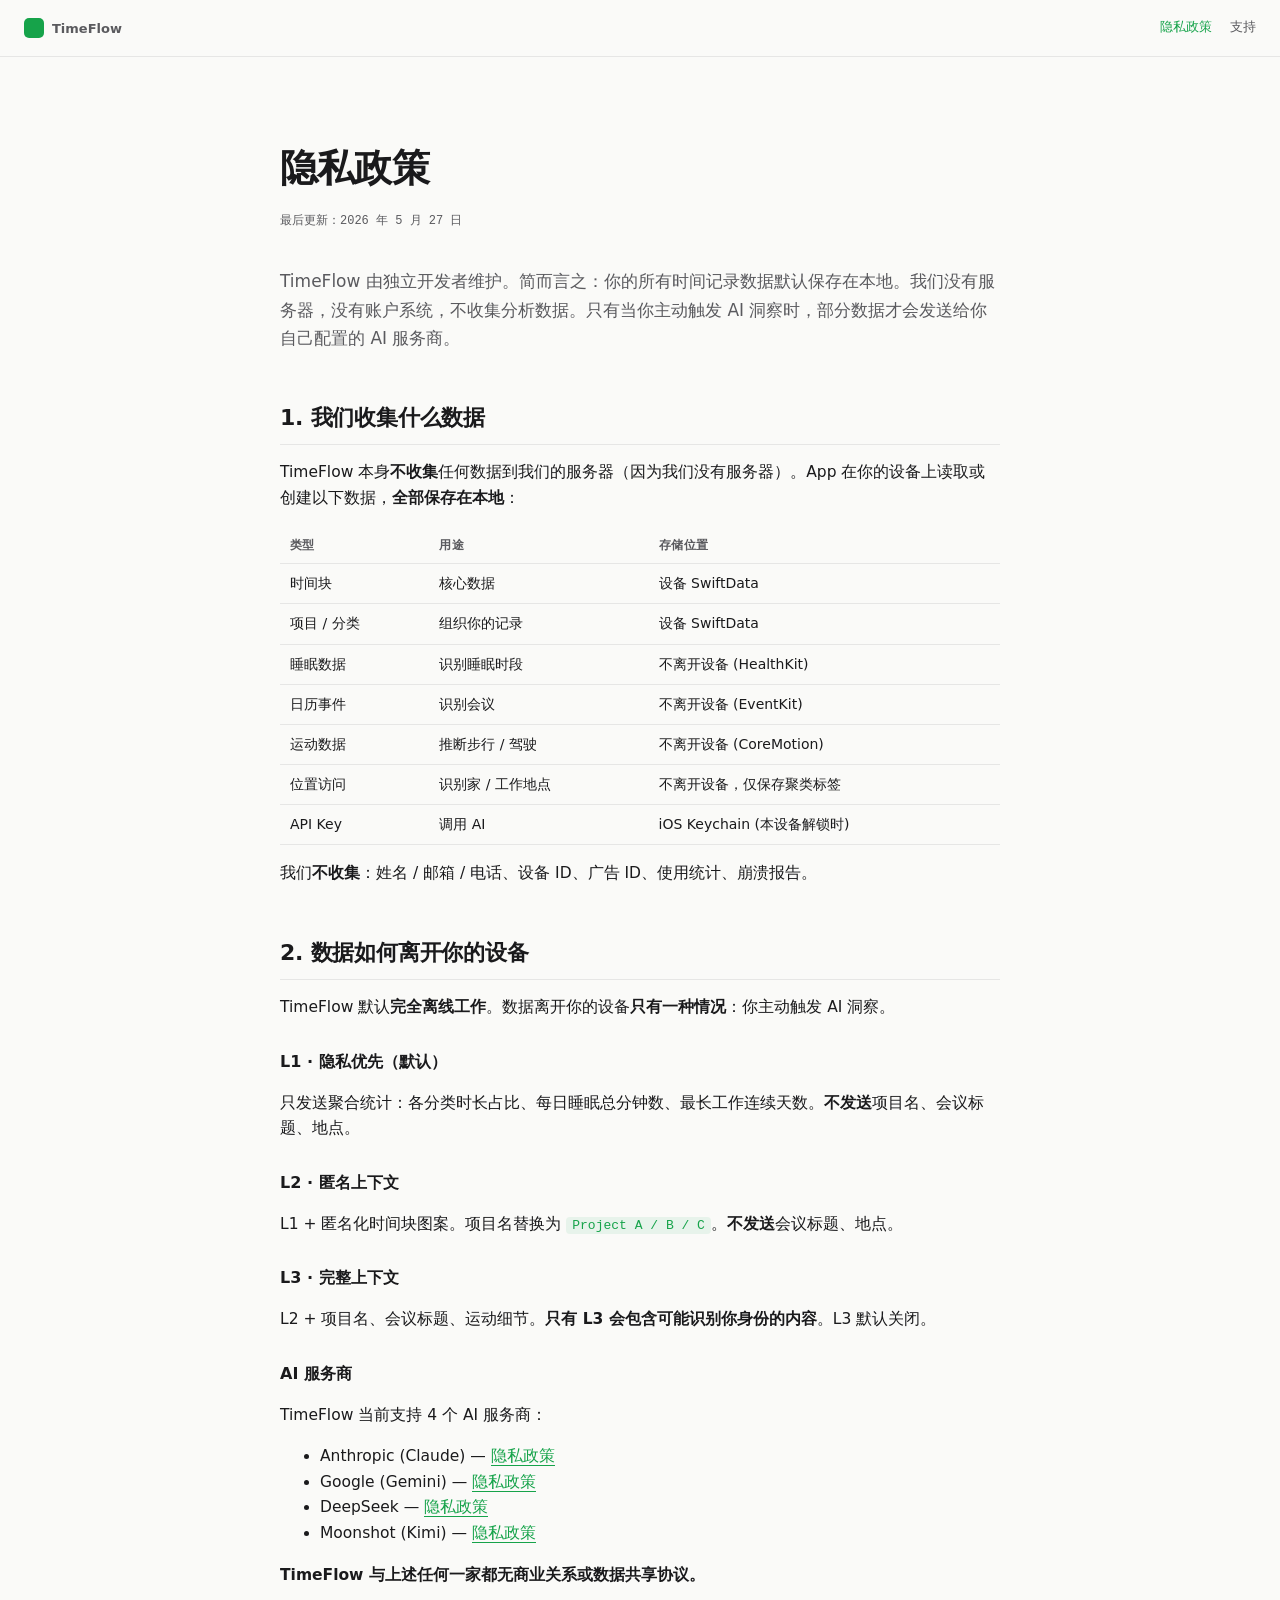
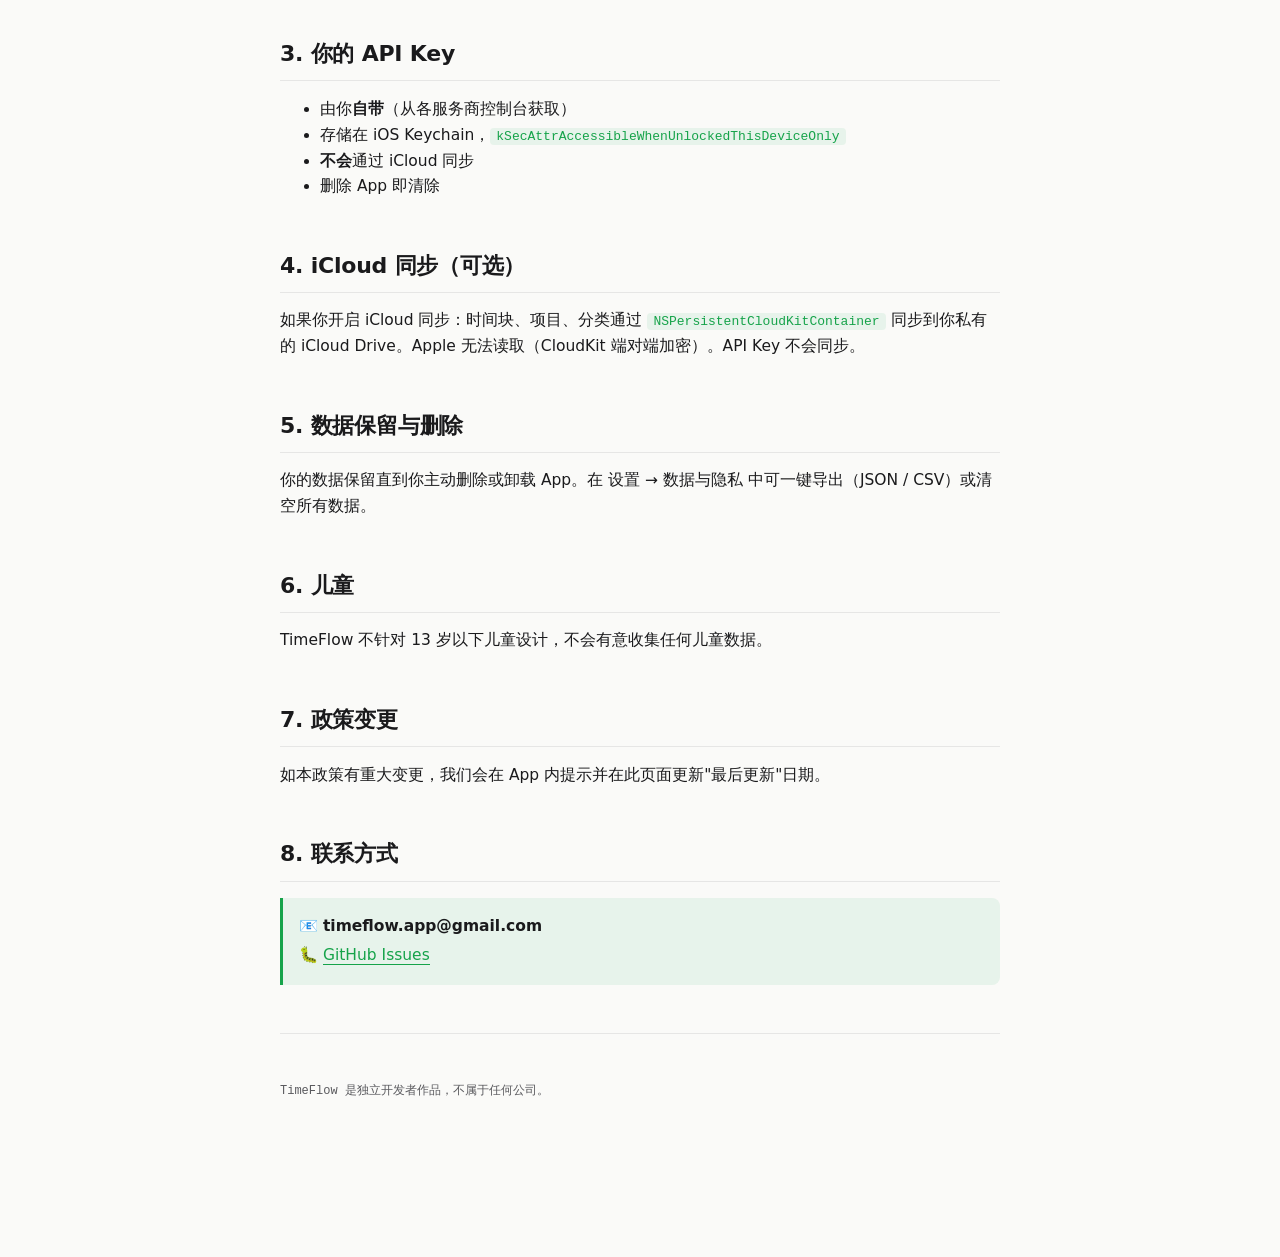
==== privacy.html @ b2091c1c "init: privacy + support + landing for TimeFlow" ====
<!doctype html>
<html lang="zh-Hans">
<head>
<meta charset="utf-8"/>
<meta name="viewport" content="width=device-width, initial-scale=1"/>
<title>TimeFlow · 隐私政策</title>
<style>
  :root {
    --bg: #fafaf8;
    --text: #1a1a1c;
    --text-2: #5a5a5e;
    --brand: #16a34a;
    --line: rgba(0,0,0,0.08);
    --code-bg: rgba(22,163,74,0.08);
  }
  @media (prefers-color-scheme: dark) {
    :root {
      --bg: #0a0a0b; --text: #f2f4f1; --text-2: rgba(255,255,255,0.6);
      --line: rgba(255,255,255,0.08); --code-bg: rgba(34,197,94,0.12);
    }
  }
  html, body { margin: 0; padding: 0; background: var(--bg); color: var(--text);
    font-family: 'Geist', -apple-system, system-ui, sans-serif;
    -webkit-font-smoothing: antialiased;
  }
  main { max-width: 720px; margin: 0 auto; padding: 80px 24px 120px; line-height: 1.65; }
  h1 { font-size: 38px; letter-spacing: -0.02em; margin: 0 0 6px; font-weight: 800; }
  h2 { font-size: 22px; letter-spacing: -0.01em; margin: 48px 0 12px; font-weight: 700;
    padding-bottom: 8px; border-bottom: 1px solid var(--line); }
  h3 { font-size: 16px; margin: 28px 0 8px; font-weight: 600; }
  p, li { font-size: 15.5px; color: var(--text); }
  .lede { font-size: 17px; color: var(--text-2); }
  .meta { font-family: ui-monospace, 'JetBrains Mono', monospace; font-size: 12px;
    color: var(--text-2); margin-bottom: 36px; }
  a { color: var(--brand); text-decoration: none; border-bottom: 1px solid currentColor; }
  code { font-family: ui-monospace, 'JetBrains Mono', monospace; font-size: 13px;
    background: var(--code-bg); padding: 1px 6px; border-radius: 4px; color: var(--brand); }
  table { border-collapse: collapse; width: 100%; margin: 16px 0; font-size: 14px; }
  th, td { padding: 8px 10px; text-align: left; border-bottom: 1px solid var(--line); }
  th { font-weight: 600; color: var(--text-2); font-size: 12px;
    letter-spacing: 0.04em; text-transform: uppercase; }
  blockquote { margin: 16px 0; padding: 12px 16px;
    border-left: 3px solid var(--brand); background: var(--code-bg);
    border-radius: 0 8px 8px 0; }
  blockquote p { margin: 4px 0; }
  hr { border: 0; border-top: 1px solid var(--line); margin: 48px 0; }
  .nav { display: flex; gap: 18px; padding: 18px 24px; border-bottom: 1px solid var(--line);
    font-size: 13px; }
  .nav a { color: var(--text-2); border: 0; }
  .nav a.active { color: var(--brand); }
  .logo { display: inline-flex; align-items: center; gap: 8px; font-weight: 700;
    color: var(--text); border: 0; }
  .logo-mark { width: 20px; height: 20px; border-radius: 5px;
    background: var(--brand); display: inline-block; }
</style>
</head>
<body>
<nav class="nav">
  <a class="logo" href="index.html"><span class="logo-mark"></span>TimeFlow</a>
  <div style="flex: 1"></div>
  <a href="privacy.html" class="active">隐私政策</a>
  <a href="support.html">支持</a>
</nav>
<main>
  <h1>隐私政策</h1>
  <p class="meta">最后更新：2026 年 5 月 27 日</p>

  <p class="lede">TimeFlow 由独立开发者维护。简而言之：你的所有时间记录数据默认保存在本地。我们没有服务器，没有账户系统，不收集分析数据。只有当你主动触发 AI 洞察时，部分数据才会发送给你自己配置的 AI 服务商。</p>

  <h2>1. 我们收集什么数据</h2>
  <p>TimeFlow 本身<strong>不收集</strong>任何数据到我们的服务器（因为我们没有服务器）。App 在你的设备上读取或创建以下数据，<strong>全部保存在本地</strong>：</p>
  <table>
    <thead><tr><th>类型</th><th>用途</th><th>存储位置</th></tr></thead>
    <tbody>
      <tr><td>时间块</td><td>核心数据</td><td>设备 SwiftData</td></tr>
      <tr><td>项目 / 分类</td><td>组织你的记录</td><td>设备 SwiftData</td></tr>
      <tr><td>睡眠数据</td><td>识别睡眠时段</td><td>不离开设备 (HealthKit)</td></tr>
      <tr><td>日历事件</td><td>识别会议</td><td>不离开设备 (EventKit)</td></tr>
      <tr><td>运动数据</td><td>推断步行 / 驾驶</td><td>不离开设备 (CoreMotion)</td></tr>
      <tr><td>位置访问</td><td>识别家 / 工作地点</td><td>不离开设备，仅保存聚类标签</td></tr>
      <tr><td>API Key</td><td>调用 AI</td><td>iOS Keychain (本设备解锁时)</td></tr>
    </tbody>
  </table>
  <p>我们<strong>不收集</strong>：姓名 / 邮箱 / 电话、设备 ID、广告 ID、使用统计、崩溃报告。</p>

  <h2>2. 数据如何离开你的设备</h2>
  <p>TimeFlow 默认<strong>完全离线工作</strong>。数据离开你的设备<strong>只有一种情况</strong>：你主动触发 AI 洞察。</p>

  <h3>L1 · 隐私优先（默认）</h3>
  <p>只发送聚合统计：各分类时长占比、每日睡眠总分钟数、最长工作连续天数。<strong>不发送</strong>项目名、会议标题、地点。</p>

  <h3>L2 · 匿名上下文</h3>
  <p>L1 + 匿名化时间块图案。项目名替换为 <code>Project A / B / C</code>。<strong>不发送</strong>会议标题、地点。</p>

  <h3>L3 · 完整上下文</h3>
  <p>L2 + 项目名、会议标题、运动细节。<strong>只有 L3 会包含可能识别你身份的内容</strong>。L3 默认关闭。</p>

  <h3>AI 服务商</h3>
  <p>TimeFlow 当前支持 4 个 AI 服务商：</p>
  <ul>
    <li>Anthropic (Claude) — <a href="https://www.anthropic.com/legal/privacy">隐私政策</a></li>
    <li>Google (Gemini) — <a href="https://policies.google.com/privacy">隐私政策</a></li>
    <li>DeepSeek — <a href="https://platform.deepseek.com/privacy">隐私政策</a></li>
    <li>Moonshot (Kimi) — <a href="https://www.moonshot.cn/privacy">隐私政策</a></li>
  </ul>
  <p><strong>TimeFlow 与上述任何一家都无商业关系或数据共享协议。</strong></p>

  <h2>3. 你的 API Key</h2>
  <ul>
    <li>由你<strong>自带</strong>（从各服务商控制台获取）</li>
    <li>存储在 iOS Keychain，<code>kSecAttrAccessibleWhenUnlockedThisDeviceOnly</code></li>
    <li><strong>不会</strong>通过 iCloud 同步</li>
    <li>删除 App 即清除</li>
  </ul>

  <h2>4. iCloud 同步（可选）</h2>
  <p>如果你开启 iCloud 同步：时间块、项目、分类通过 <code>NSPersistentCloudKitContainer</code> 同步到你私有的 iCloud Drive。Apple 无法读取（CloudKit 端对端加密）。API Key 不会同步。</p>

  <h2>5. 数据保留与删除</h2>
  <p>你的数据保留直到你主动删除或卸载 App。在 设置 → 数据与隐私 中可一键导出（JSON / CSV）或清空所有数据。</p>

  <h2>6. 儿童</h2>
  <p>TimeFlow 不针对 13 岁以下儿童设计，不会有意收集任何儿童数据。</p>

  <h2>7. 政策变更</h2>
  <p>如本政策有重大变更，我们会在 App 内提示并在此页面更新"最后更新"日期。</p>

  <h2>8. 联系方式</h2>
  <blockquote>
    <p>📧 <strong>timeflow.app@gmail.com</strong></p>
    <p>🐛 <a href="https://github.com/perfect12369874/timeflow-ios/issues">GitHub Issues</a></p>
  </blockquote>

  <hr/>
  <p class="meta">TimeFlow 是独立开发者作品，不属于任何公司。</p>
</main>
</body>
</html>
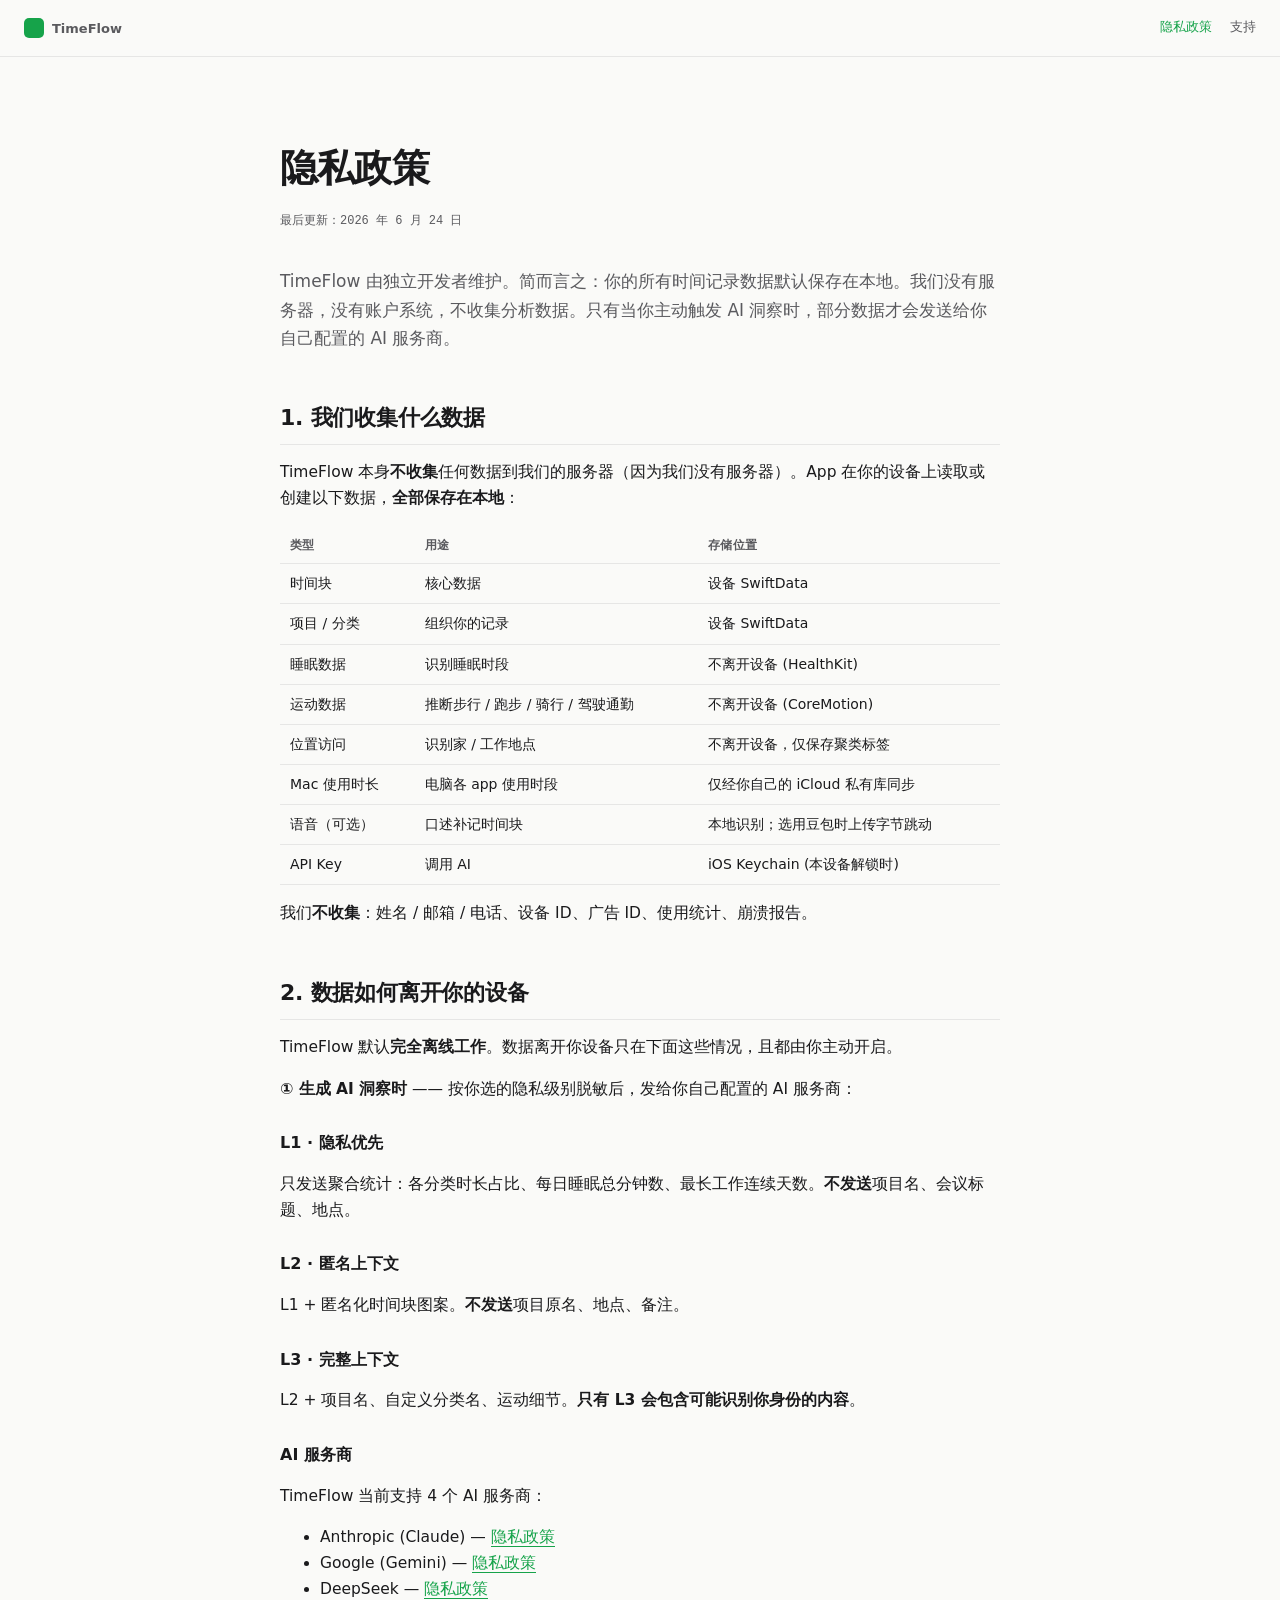
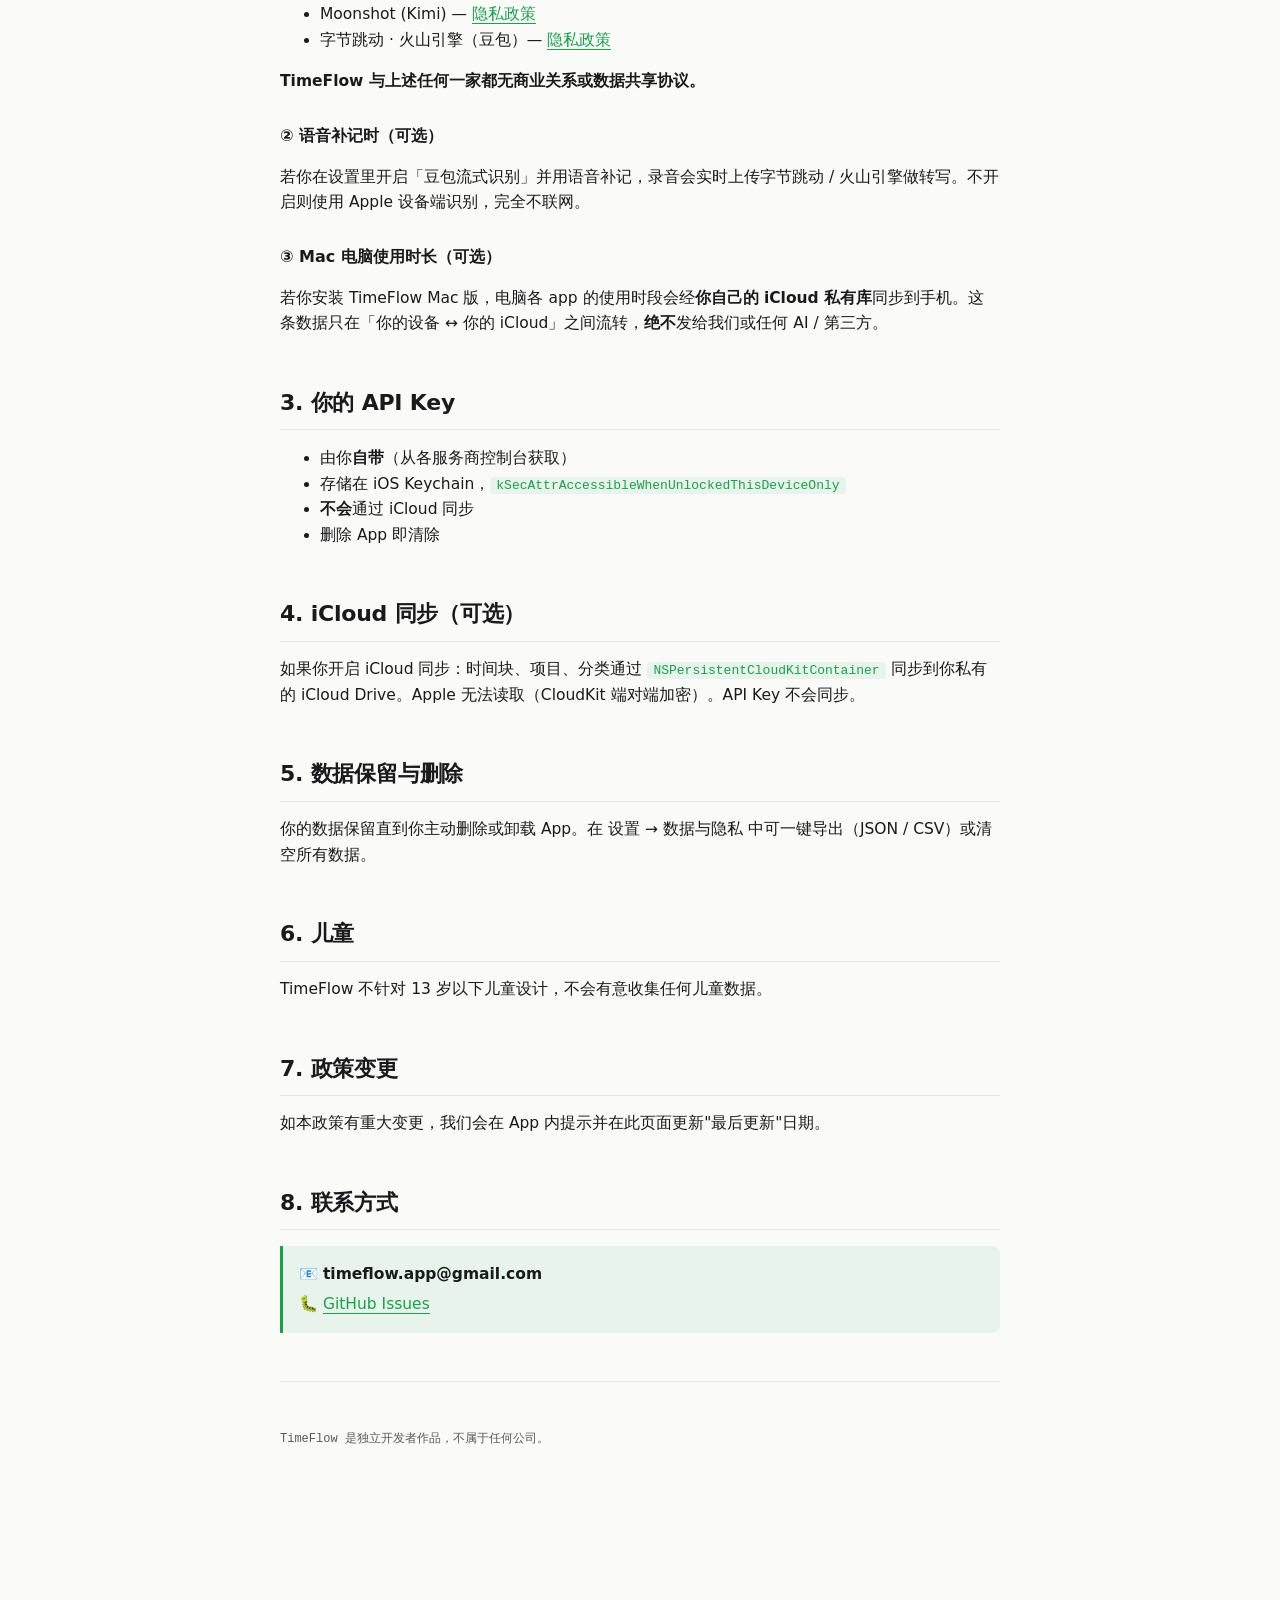
==== commit f0282e09: "官网重做：多段式落地页 + 隐私页内容校准 + 绑定 seetimeflow.com - index.html 重做成正经落地页（hero / 定位 / 4 特性卡 / 隐私 callout / fo" ====
--- a/privacy.html
+++ b/privacy.html
@@ -63,7 +63,7 @@
 </nav>
 <main>
   <h1>隐私政策</h1>
-  <p class="meta">最后更新：2026 年 5 月 27 日</p>
+  <p class="meta">最后更新：2026 年 6 月 24 日</p>
 
   <p class="lede">TimeFlow 由独立开发者维护。简而言之：你的所有时间记录数据默认保存在本地。我们没有服务器，没有账户系统，不收集分析数据。只有当你主动触发 AI 洞察时，部分数据才会发送给你自己配置的 AI 服务商。</p>
 
@@ -75,25 +75,28 @@
       <tr><td>时间块</td><td>核心数据</td><td>设备 SwiftData</td></tr>
       <tr><td>项目 / 分类</td><td>组织你的记录</td><td>设备 SwiftData</td></tr>
       <tr><td>睡眠数据</td><td>识别睡眠时段</td><td>不离开设备 (HealthKit)</td></tr>
-      <tr><td>日历事件</td><td>识别会议</td><td>不离开设备 (EventKit)</td></tr>
-      <tr><td>运动数据</td><td>推断步行 / 驾驶</td><td>不离开设备 (CoreMotion)</td></tr>
+      <tr><td>运动数据</td><td>推断步行 / 跑步 / 骑行 / 驾驶通勤</td><td>不离开设备 (CoreMotion)</td></tr>
       <tr><td>位置访问</td><td>识别家 / 工作地点</td><td>不离开设备，仅保存聚类标签</td></tr>
+      <tr><td>Mac 使用时长</td><td>电脑各 app 使用时段</td><td>仅经你自己的 iCloud 私有库同步</td></tr>
+      <tr><td>语音（可选）</td><td>口述补记时间块</td><td>本地识别；选用豆包时上传字节跳动</td></tr>
       <tr><td>API Key</td><td>调用 AI</td><td>iOS Keychain (本设备解锁时)</td></tr>
     </tbody>
   </table>
   <p>我们<strong>不收集</strong>：姓名 / 邮箱 / 电话、设备 ID、广告 ID、使用统计、崩溃报告。</p>
 
   <h2>2. 数据如何离开你的设备</h2>
-  <p>TimeFlow 默认<strong>完全离线工作</strong>。数据离开你的设备<strong>只有一种情况</strong>：你主动触发 AI 洞察。</p>
+  <p>TimeFlow 默认<strong>完全离线工作</strong>。数据离开你设备只在下面这些情况，且都由你主动开启。</p>
 
-  <h3>L1 · 隐私优先（默认）</h3>
+  <p><strong>① 生成 AI 洞察时</strong> —— 按你选的隐私级别脱敏后，发给你自己配置的 AI 服务商：</p>
+
+  <h3>L1 · 隐私优先</h3>
   <p>只发送聚合统计：各分类时长占比、每日睡眠总分钟数、最长工作连续天数。<strong>不发送</strong>项目名、会议标题、地点。</p>
 
   <h3>L2 · 匿名上下文</h3>
-  <p>L1 + 匿名化时间块图案。项目名替换为 <code>Project A / B / C</code>。<strong>不发送</strong>会议标题、地点。</p>
+  <p>L1 + 匿名化时间块图案。<strong>不发送</strong>项目原名、地点、备注。</p>
 
   <h3>L3 · 完整上下文</h3>
-  <p>L2 + 项目名、会议标题、运动细节。<strong>只有 L3 会包含可能识别你身份的内容</strong>。L3 默认关闭。</p>
+  <p>L2 + 项目名、自定义分类名、运动细节。<strong>只有 L3 会包含可能识别你身份的内容</strong>。</p>
 
   <h3>AI 服务商</h3>
   <p>TimeFlow 当前支持 4 个 AI 服务商：</p>
@@ -102,8 +105,15 @@
     <li>Google (Gemini) — <a href="https://policies.google.com/privacy">隐私政策</a></li>
     <li>DeepSeek — <a href="https://platform.deepseek.com/privacy">隐私政策</a></li>
     <li>Moonshot (Kimi) — <a href="https://www.moonshot.cn/privacy">隐私政策</a></li>
+    <li>字节跳动 · 火山引擎（豆包）— <a href="https://www.volcengine.com/docs/6256/64902">隐私政策</a></li>
   </ul>
   <p><strong>TimeFlow 与上述任何一家都无商业关系或数据共享协议。</strong></p>
+
+  <h3>② 语音补记时（可选）</h3>
+  <p>若你在设置里开启「豆包流式识别」并用语音补记，录音会实时上传字节跳动 / 火山引擎做转写。不开启则使用 Apple 设备端识别，完全不联网。</p>
+
+  <h3>③ Mac 电脑使用时长（可选）</h3>
+  <p>若你安装 TimeFlow Mac 版，电脑各 app 的使用时段会经<strong>你自己的 iCloud 私有库</strong>同步到手机。这条数据只在「你的设备 ↔ 你的 iCloud」之间流转，<strong>绝不</strong>发给我们或任何 AI / 第三方。</p>
 
   <h2>3. 你的 API Key</h2>
   <ul>
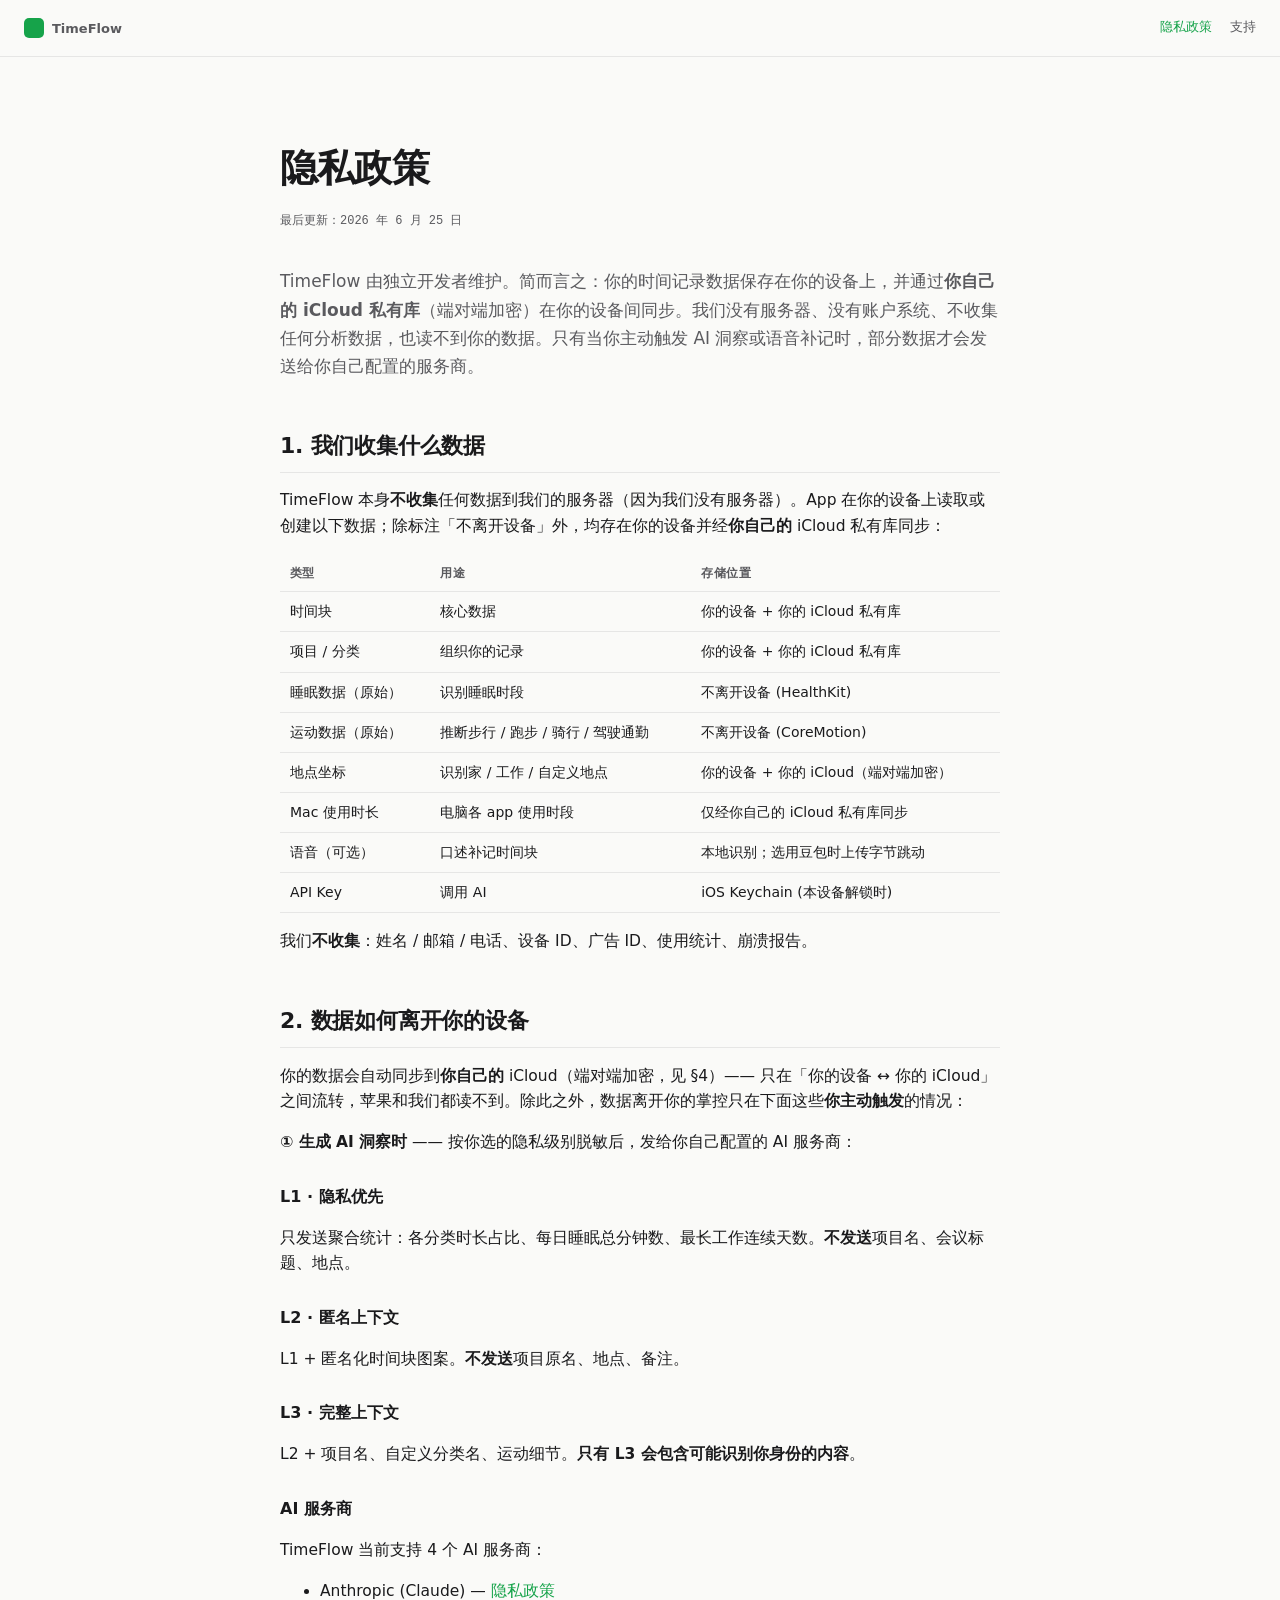
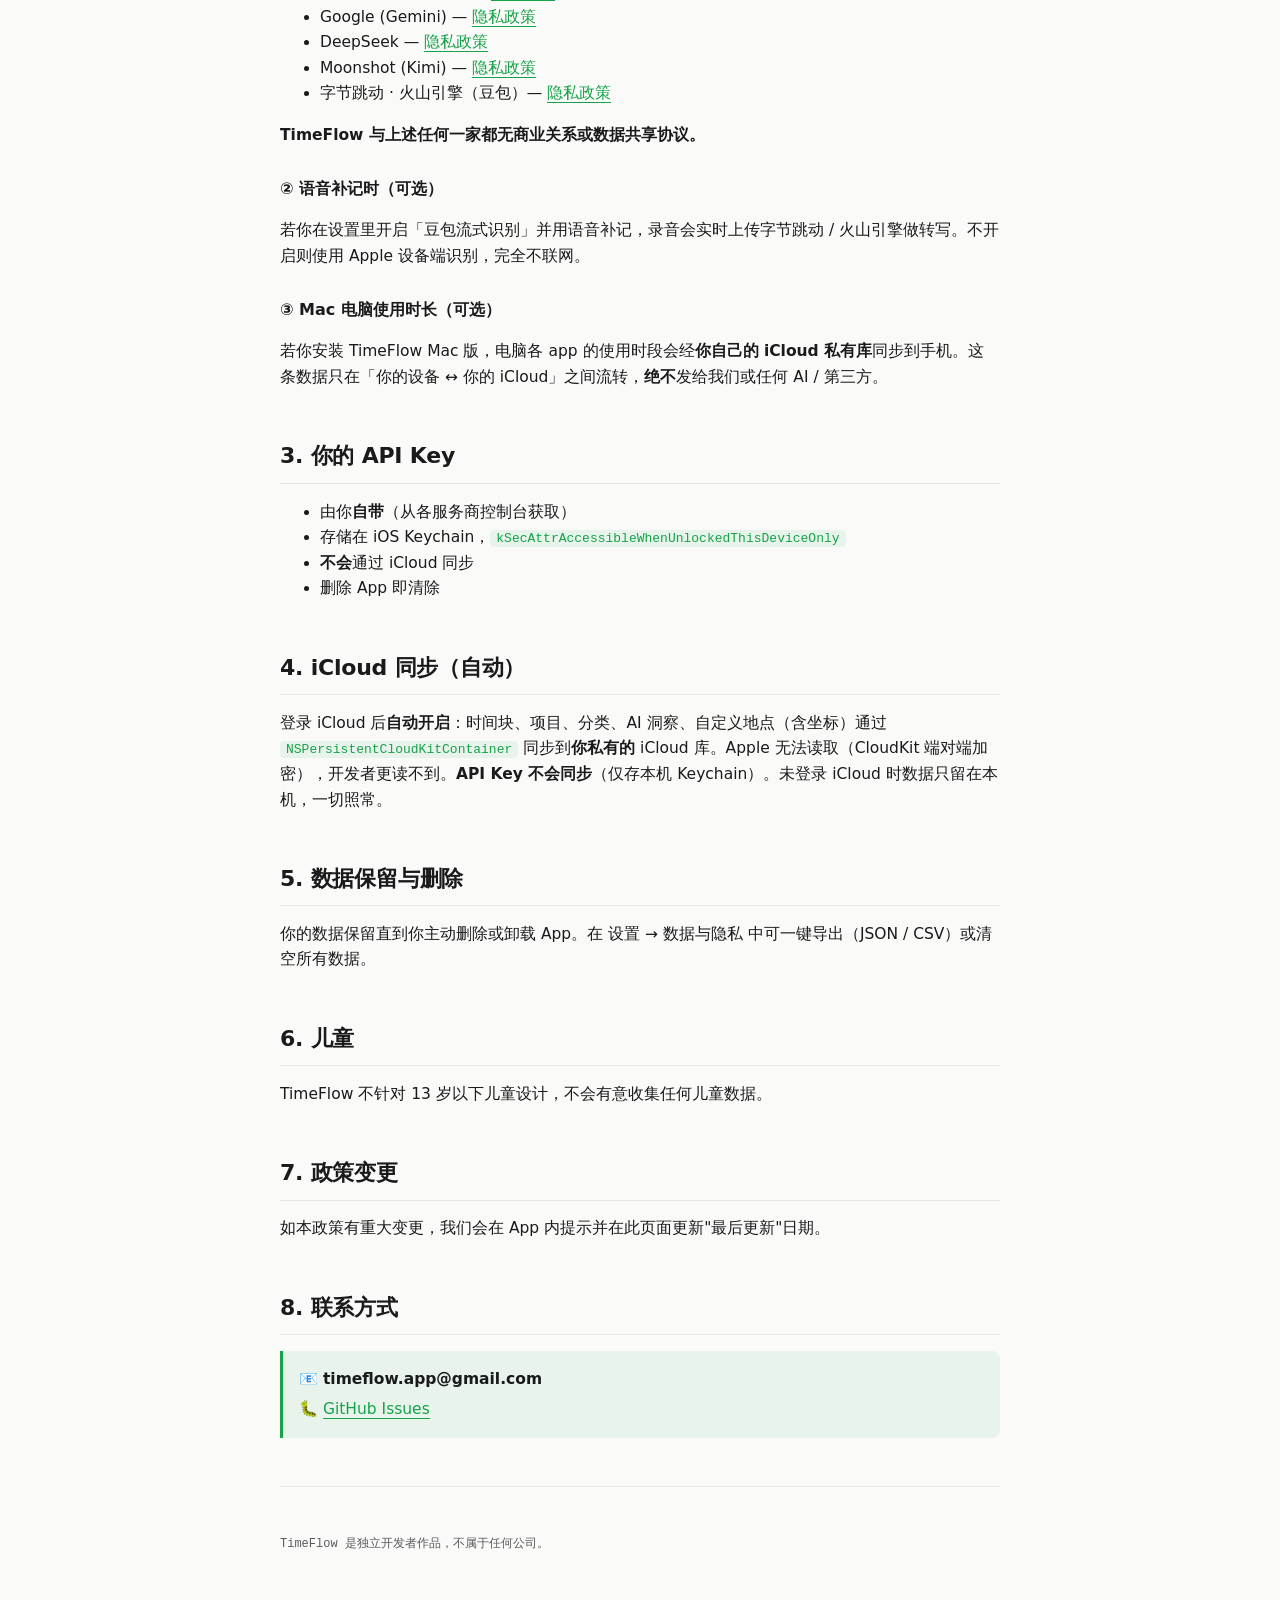
==== commit e2b7d273: "隐私页：如实披露 iCloud 自动同步（含位置坐标进用户自己的端对端加密 iCloud） D301 接通 SwiftData CloudKit 后，数据(时间块/项目/分类/洞察/自定义地点含坐标)" ====
--- a/privacy.html
+++ b/privacy.html
@@ -63,20 +63,20 @@
 </nav>
 <main>
   <h1>隐私政策</h1>
-  <p class="meta">最后更新：2026 年 6 月 24 日</p>
+  <p class="meta">最后更新：2026 年 6 月 25 日</p>
 
-  <p class="lede">TimeFlow 由独立开发者维护。简而言之：你的所有时间记录数据默认保存在本地。我们没有服务器，没有账户系统，不收集分析数据。只有当你主动触发 AI 洞察时，部分数据才会发送给你自己配置的 AI 服务商。</p>
+  <p class="lede">TimeFlow 由独立开发者维护。简而言之：你的时间记录数据保存在你的设备上，并通过<strong>你自己的 iCloud 私有库</strong>（端对端加密）在你的设备间同步。我们没有服务器、没有账户系统、不收集任何分析数据，也读不到你的数据。只有当你主动触发 AI 洞察或语音补记时，部分数据才会发送给你自己配置的服务商。</p>
 
   <h2>1. 我们收集什么数据</h2>
-  <p>TimeFlow 本身<strong>不收集</strong>任何数据到我们的服务器（因为我们没有服务器）。App 在你的设备上读取或创建以下数据，<strong>全部保存在本地</strong>：</p>
+  <p>TimeFlow 本身<strong>不收集</strong>任何数据到我们的服务器（因为我们没有服务器）。App 在你的设备上读取或创建以下数据；除标注「不离开设备」外，均存在你的设备并经<strong>你自己的</strong> iCloud 私有库同步：</p>
   <table>
     <thead><tr><th>类型</th><th>用途</th><th>存储位置</th></tr></thead>
     <tbody>
-      <tr><td>时间块</td><td>核心数据</td><td>设备 SwiftData</td></tr>
-      <tr><td>项目 / 分类</td><td>组织你的记录</td><td>设备 SwiftData</td></tr>
-      <tr><td>睡眠数据</td><td>识别睡眠时段</td><td>不离开设备 (HealthKit)</td></tr>
-      <tr><td>运动数据</td><td>推断步行 / 跑步 / 骑行 / 驾驶通勤</td><td>不离开设备 (CoreMotion)</td></tr>
-      <tr><td>位置访问</td><td>识别家 / 工作地点</td><td>不离开设备，仅保存聚类标签</td></tr>
+      <tr><td>时间块</td><td>核心数据</td><td>你的设备 + 你的 iCloud 私有库</td></tr>
+      <tr><td>项目 / 分类</td><td>组织你的记录</td><td>你的设备 + 你的 iCloud 私有库</td></tr>
+      <tr><td>睡眠数据（原始）</td><td>识别睡眠时段</td><td>不离开设备 (HealthKit)</td></tr>
+      <tr><td>运动数据（原始）</td><td>推断步行 / 跑步 / 骑行 / 驾驶通勤</td><td>不离开设备 (CoreMotion)</td></tr>
+      <tr><td>地点坐标</td><td>识别家 / 工作 / 自定义地点</td><td>你的设备 + 你的 iCloud（端对端加密）</td></tr>
       <tr><td>Mac 使用时长</td><td>电脑各 app 使用时段</td><td>仅经你自己的 iCloud 私有库同步</td></tr>
       <tr><td>语音（可选）</td><td>口述补记时间块</td><td>本地识别；选用豆包时上传字节跳动</td></tr>
       <tr><td>API Key</td><td>调用 AI</td><td>iOS Keychain (本设备解锁时)</td></tr>
@@ -85,7 +85,7 @@
   <p>我们<strong>不收集</strong>：姓名 / 邮箱 / 电话、设备 ID、广告 ID、使用统计、崩溃报告。</p>
 
   <h2>2. 数据如何离开你的设备</h2>
-  <p>TimeFlow 默认<strong>完全离线工作</strong>。数据离开你设备只在下面这些情况，且都由你主动开启。</p>
+  <p>你的数据会自动同步到<strong>你自己的</strong> iCloud（端对端加密，见 §4）—— 只在「你的设备 ↔ 你的 iCloud」之间流转，苹果和我们都读不到。除此之外，数据离开你的掌控只在下面这些<strong>你主动触发</strong>的情况：</p>
 
   <p><strong>① 生成 AI 洞察时</strong> —— 按你选的隐私级别脱敏后，发给你自己配置的 AI 服务商：</p>
 
@@ -123,8 +123,8 @@
     <li>删除 App 即清除</li>
   </ul>
 
-  <h2>4. iCloud 同步（可选）</h2>
-  <p>如果你开启 iCloud 同步：时间块、项目、分类通过 <code>NSPersistentCloudKitContainer</code> 同步到你私有的 iCloud Drive。Apple 无法读取（CloudKit 端对端加密）。API Key 不会同步。</p>
+  <h2>4. iCloud 同步（自动）</h2>
+  <p>登录 iCloud 后<strong>自动开启</strong>：时间块、项目、分类、AI 洞察、自定义地点（含坐标）通过 <code>NSPersistentCloudKitContainer</code> 同步到<strong>你私有的</strong> iCloud 库。Apple 无法读取（CloudKit 端对端加密），开发者更读不到。<strong>API Key 不会同步</strong>（仅存本机 Keychain）。未登录 iCloud 时数据只留在本机，一切照常。</p>
 
   <h2>5. 数据保留与删除</h2>
   <p>你的数据保留直到你主动删除或卸载 App。在 设置 → 数据与隐私 中可一键导出（JSON / CSV）或清空所有数据。</p>
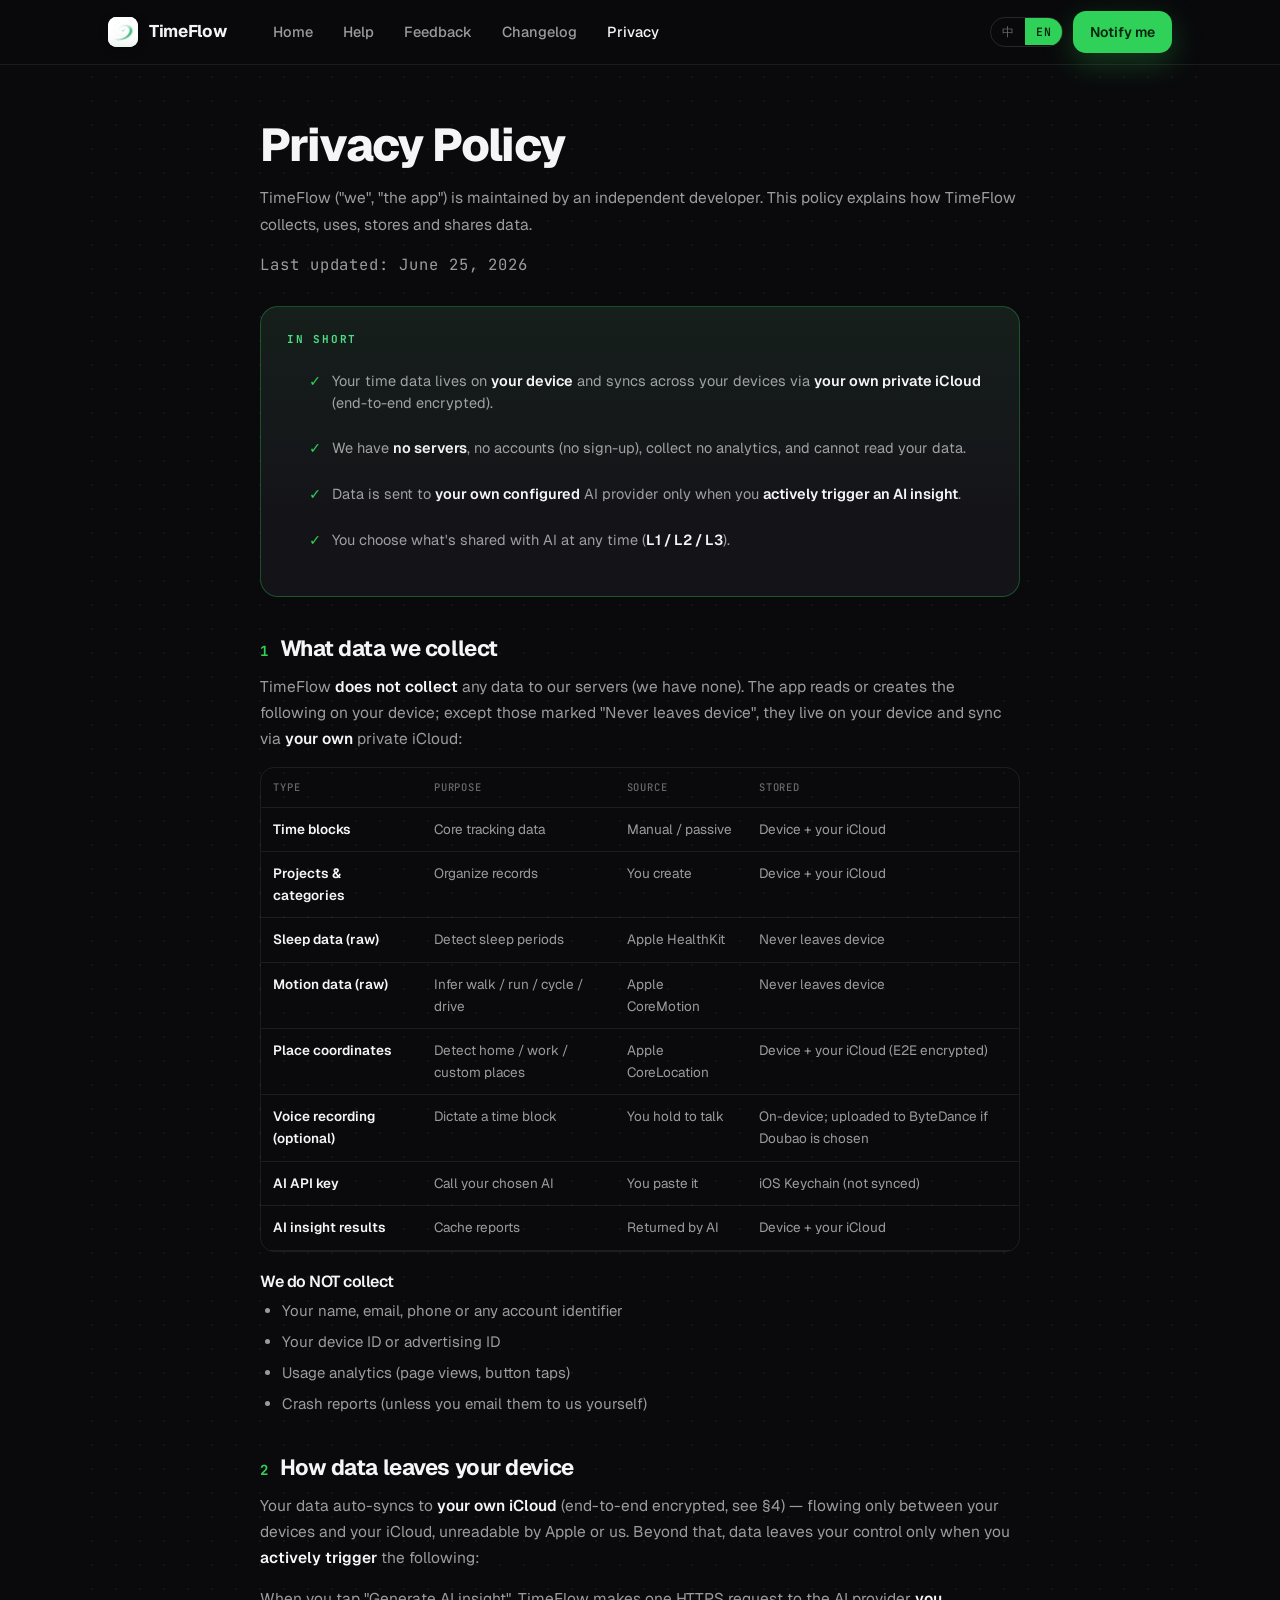
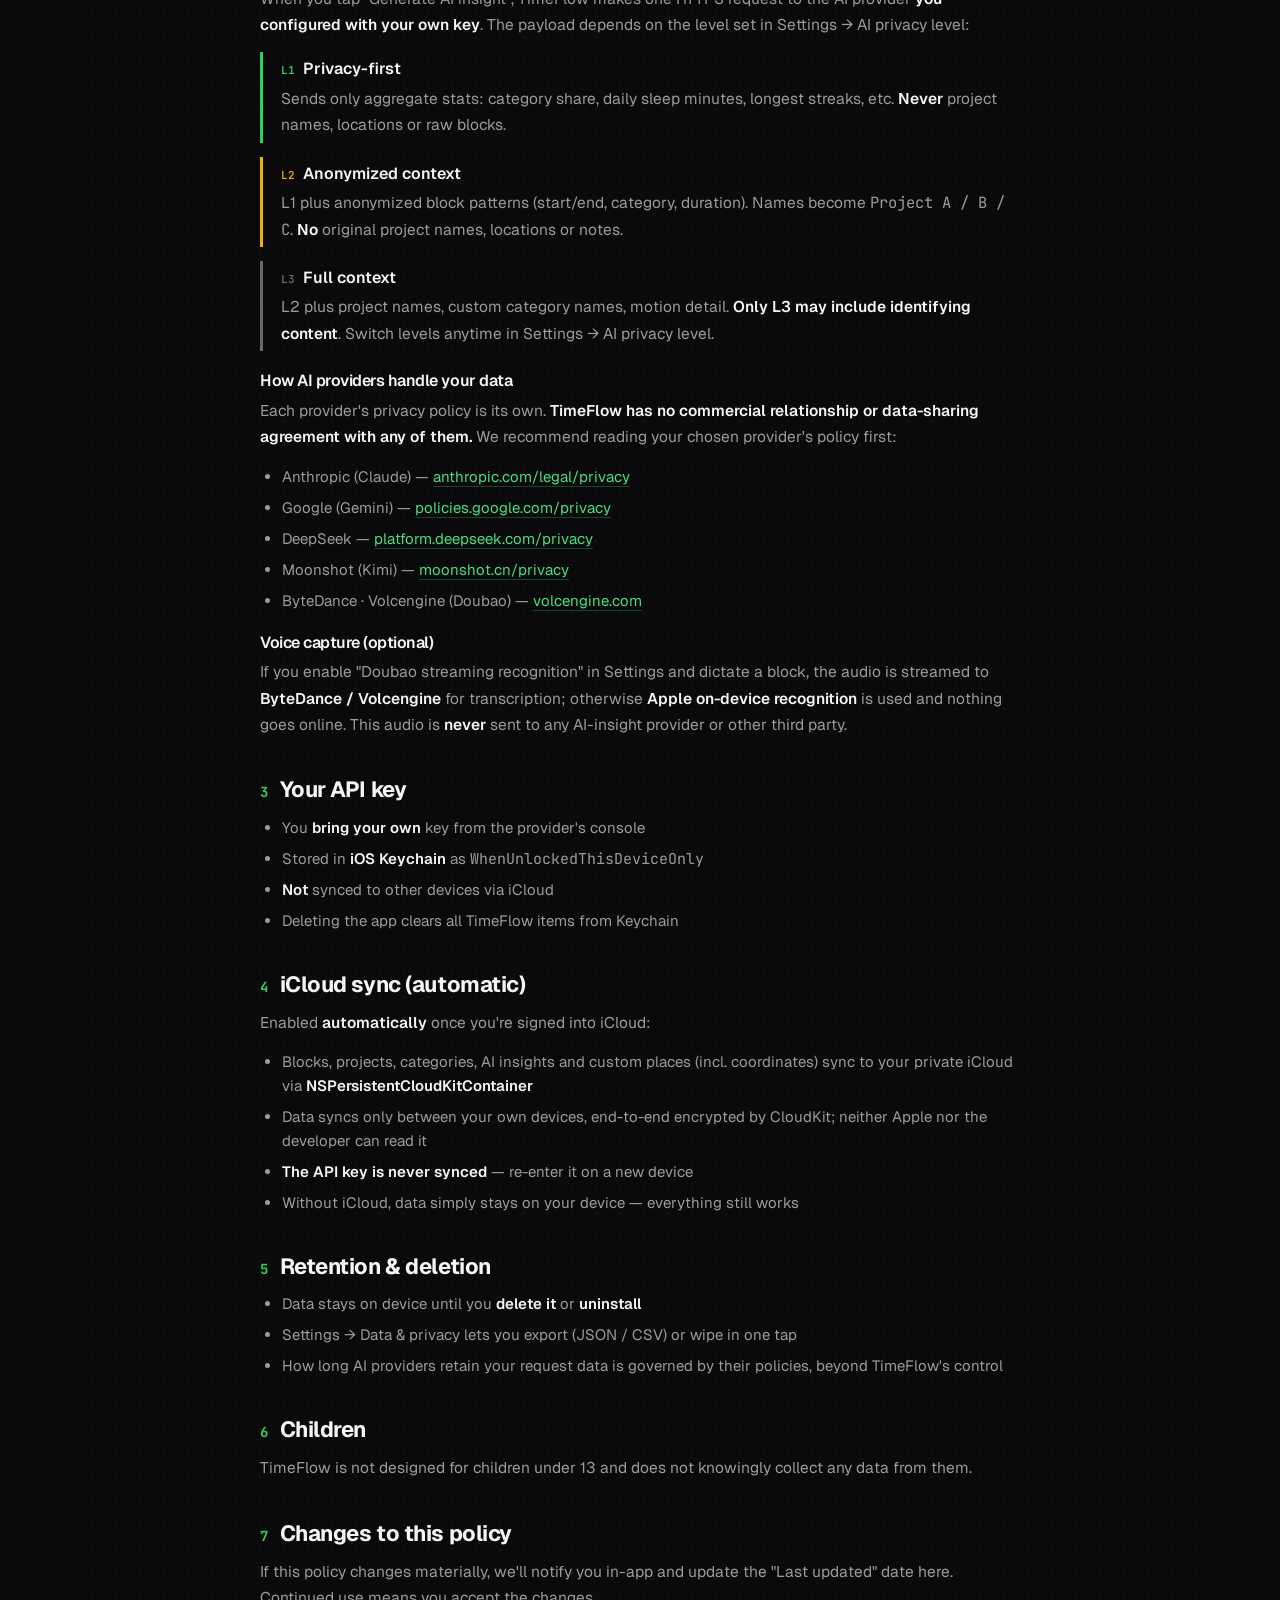
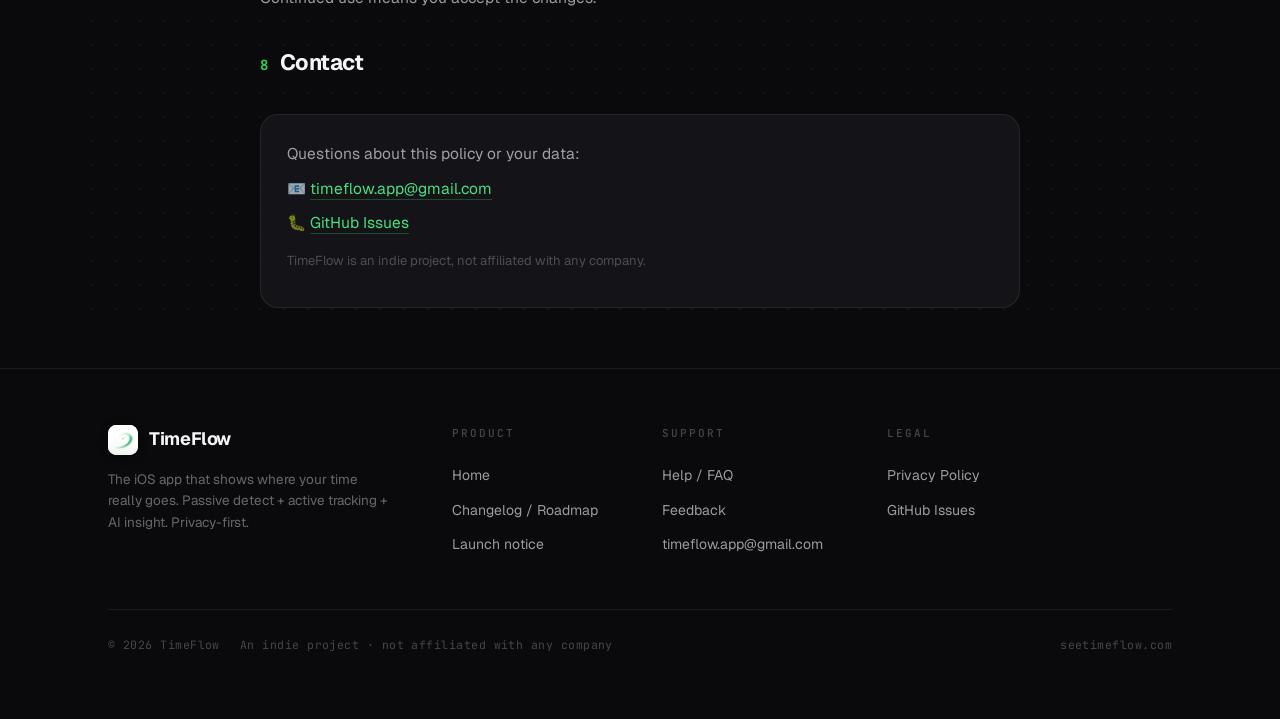
==== commit f70e0a60: "全新官网（Cloud Design 重做）+ 信息对齐到 D300/D301/D302 - 新设计：6 页（首页/帮助/反馈/更新日志/隐私/支持重定向）+ 6 张真机截图 +   共享 styles" ====
--- a/privacy.html
+++ b/privacy.html
@@ -1,148 +1,273 @@
 <!doctype html>
-<html lang="zh-Hans">
+<html lang="zh">
 <head>
 <meta charset="utf-8"/>
 <meta name="viewport" content="width=device-width, initial-scale=1"/>
-<title>TimeFlow · 隐私政策</title>
+<title data-en="TimeFlow — Privacy Policy">TimeFlow — 隐私政策</title>
+<meta name="description" content="TimeFlow 隐私政策：零服务器、零账户，数据默认只存你的设备与私有 iCloud。"/>
+<link rel="preconnect" href="https://fonts.googleapis.com"/>
+<link rel="preconnect" href="https://fonts.gstatic.com" crossorigin/>
+<link href="https://fonts.googleapis.com/css2?family=Geist:wght@300;400;500;600;700;800&family=JetBrains+Mono:wght@400;500;600&display=swap" rel="stylesheet"/>
+<link rel="icon" type="image/png" href="assets/app-icon.png"/>
+<link rel="apple-touch-icon" href="assets/app-icon.png"/>
+<link rel="stylesheet" href="styles.css"/>
 <style>
-  :root {
-    --bg: #fafaf8;
-    --text: #1a1a1c;
-    --text-2: #5a5a5e;
-    --brand: #16a34a;
-    --line: rgba(0,0,0,0.08);
-    --code-bg: rgba(22,163,74,0.08);
-  }
-  @media (prefers-color-scheme: dark) {
-    :root {
-      --bg: #0a0a0b; --text: #f2f4f1; --text-2: rgba(255,255,255,0.6);
-      --line: rgba(255,255,255,0.08); --code-bg: rgba(34,197,94,0.12);
-    }
-  }
-  html, body { margin: 0; padding: 0; background: var(--bg); color: var(--text);
-    font-family: 'Geist', -apple-system, system-ui, sans-serif;
-    -webkit-font-smoothing: antialiased;
-  }
-  main { max-width: 720px; margin: 0 auto; padding: 80px 24px 120px; line-height: 1.65; }
-  h1 { font-size: 38px; letter-spacing: -0.02em; margin: 0 0 6px; font-weight: 800; }
-  h2 { font-size: 22px; letter-spacing: -0.01em; margin: 48px 0 12px; font-weight: 700;
-    padding-bottom: 8px; border-bottom: 1px solid var(--line); }
-  h3 { font-size: 16px; margin: 28px 0 8px; font-weight: 600; }
-  p, li { font-size: 15.5px; color: var(--text); }
-  .lede { font-size: 17px; color: var(--text-2); }
-  .meta { font-family: ui-monospace, 'JetBrains Mono', monospace; font-size: 12px;
-    color: var(--text-2); margin-bottom: 36px; }
-  a { color: var(--brand); text-decoration: none; border-bottom: 1px solid currentColor; }
-  code { font-family: ui-monospace, 'JetBrains Mono', monospace; font-size: 13px;
-    background: var(--code-bg); padding: 1px 6px; border-radius: 4px; color: var(--brand); }
-  table { border-collapse: collapse; width: 100%; margin: 16px 0; font-size: 14px; }
-  th, td { padding: 8px 10px; text-align: left; border-bottom: 1px solid var(--line); }
-  th { font-weight: 600; color: var(--text-2); font-size: 12px;
-    letter-spacing: 0.04em; text-transform: uppercase; }
-  blockquote { margin: 16px 0; padding: 12px 16px;
-    border-left: 3px solid var(--brand); background: var(--code-bg);
-    border-radius: 0 8px 8px 0; }
-  blockquote p { margin: 4px 0; }
-  hr { border: 0; border-top: 1px solid var(--line); margin: 48px 0; }
-  .nav { display: flex; gap: 18px; padding: 18px 24px; border-bottom: 1px solid var(--line);
-    font-size: 13px; }
-  .nav a { color: var(--text-2); border: 0; }
-  .nav a.active { color: var(--brand); }
-  .logo { display: inline-flex; align-items: center; gap: 8px; font-weight: 700;
-    color: var(--text); border: 0; }
-  .logo-mark { width: 20px; height: 20px; border-radius: 5px;
-    background: var(--brand); display: inline-block; }
+  .doc { max-width: 760px; margin: 0 auto; padding: 56px 0 20px; }
+  .doc-head { margin-bottom: 36px; }
+  .doc-head h1 { font-size: clamp(32px, 5vw, 46px); font-weight: 800; letter-spacing: -0.035em; }
+  .updated { font-family: var(--mono); font-size: 12px; color: var(--ink-3); letter-spacing: 0.06em; margin-top: 14px; }
+  .tldr { background: linear-gradient(180deg, rgba(48,209,88,0.06), transparent 70%), var(--surface);
+    border: 1px solid var(--green-line); border-radius: 18px; padding: 24px 26px; margin: 28px 0 8px; }
+  .tldr h4 { font-family: var(--mono); font-size: 11px; letter-spacing: 0.16em; text-transform: uppercase; color: var(--green-bright); margin: 0 0 14px; }
+  .tldr ul { margin: 0; padding-left: 4px; list-style: none; display: flex; flex-direction: column; gap: 10px; }
+  .tldr li { display: flex; gap: 11px; font-size: 14.5px; color: var(--ink-2); line-height: 1.5; }
+  .tldr li .tick { color: var(--green); flex: 0 0 auto; }
+  .tldr li b { color: var(--ink); }
+
+  .doc section { margin-top: 40px; }
+  .doc h2 { font-size: 22px; font-weight: 700; letter-spacing: -0.02em; margin: 0 0 14px; display: flex; gap: 12px; align-items: baseline; }
+  .doc h2 .n { font-family: var(--mono); font-size: 14px; color: var(--green); flex: 0 0 auto; }
+  .doc h3 { font-size: 16px; font-weight: 600; margin: 22px 0 8px; color: var(--ink); }
+  .doc p { color: var(--ink-2); font-size: 15.5px; line-height: 1.7; margin: 0 0 14px; }
+  .doc p b, .doc li b { color: var(--ink); font-weight: 600; }
+  .doc a { color: var(--green-bright); text-decoration: none; border-bottom: 1px solid var(--green-line); }
+  .doc ul { color: var(--ink-2); font-size: 15px; line-height: 1.6; padding-left: 22px; margin: 0 0 14px; }
+  .doc li { margin: 7px 0; }
+
+  table.data { width: 100%; border-collapse: collapse; margin: 16px 0; font-size: 13.5px; }
+  table.data th, table.data td { text-align: left; padding: 11px 12px; border-bottom: 1px solid var(--hairline); vertical-align: top; }
+  table.data th { font-family: var(--mono); font-size: 10.5px; letter-spacing: 0.08em; text-transform: uppercase; color: var(--ink-3); font-weight: 500; }
+  table.data td { color: var(--ink-2); }
+  table.data td:first-child { color: var(--ink); font-weight: 600; }
+  .table-scroll { overflow-x: auto; -webkit-overflow-scrolling: touch; border: 1px solid var(--hairline); border-radius: 14px; }
+  .table-scroll table.data { margin: 0; min-width: 560px; }
+  .table-scroll th, .table-scroll td { padding: 12px 14px; }
+
+  .lvl-block { border-left: 3px solid var(--hairline-2); padding: 4px 0 4px 18px; margin: 14px 0; }
+  .lvl-block.l1 { border-color: var(--green); }
+  .lvl-block.l2 { border-color: var(--c-fun); }
+  .lvl-block.l3 { border-color: var(--ink-3); }
+  .lvl-block .lt { font-weight: 600; color: var(--ink); margin-bottom: 4px; }
+  .lvl-block .lt .tag { font-family: var(--mono); font-size: 11px; margin-right: 8px; }
+  .lvl-block.l1 .tag { color: var(--green); } .lvl-block.l2 .tag { color: var(--c-fun); } .lvl-block.l3 .tag { color: var(--ink-3); }
+
+  .contact-box { margin-top: 40px; background: var(--surface); border: 1px solid var(--hairline); border-radius: 18px; padding: 26px; }
+  .contact-box p { margin: 0 0 8px; }
 </style>
 </head>
 <body>
+
+<!-- NAV -->
 <nav class="nav">
-  <a class="logo" href="index.html"><span class="logo-mark"></span>TimeFlow</a>
-  <div style="flex: 1"></div>
-  <a href="privacy.html" class="active">隐私政策</a>
-  <a href="support.html">支持</a>
+  <div class="nav-inner">
+    <a class="brand" href="index.html"><span class="mk"><img src="assets/app-icon.png" alt="TimeFlow"/></span>TimeFlow</a>
+    <div class="nav-links">
+      <a href="index.html"><span class="zh">首页</span><span class="en">Home</span></a>
+      <a href="help.html"><span class="zh">帮助</span><span class="en">Help</span></a>
+      <a href="feedback.html"><span class="zh">反馈</span><span class="en">Feedback</span></a>
+      <a href="changelog.html"><span class="zh">更新</span><span class="en">Changelog</span></a>
+      <a href="privacy.html" class="active"><span class="zh">隐私</span><span class="en">Privacy</span></a>
+    </div>
+    <span class="nav-spacer"></span>
+    <div class="nav-right">
+      <div class="lang-toggle"><button data-lang-btn="zh">中</button><button data-lang-btn="en">EN</button></div>
+      <a class="btn btn-primary nav-cta" href="index.html#notify"><span class="zh">通知我</span><span class="en">Notify me</span></a>
+      <button class="hamburger" data-burger aria-label="Menu"><svg width="24" height="24" viewBox="0 0 24 24" fill="none" stroke="currentColor" stroke-width="2" stroke-linecap="round"><line x1="3" y1="7" x2="21" y2="7"/><line x1="3" y1="12" x2="21" y2="12"/><line x1="3" y1="17" x2="21" y2="17"/></svg></button>
+    </div>
+  </div>
 </nav>
-<main>
-  <h1>隐私政策</h1>
-  <p class="meta">最后更新：2026 年 6 月 25 日</p>
-
-  <p class="lede">TimeFlow 由独立开发者维护。简而言之：你的时间记录数据保存在你的设备上，并通过<strong>你自己的 iCloud 私有库</strong>（端对端加密）在你的设备间同步。我们没有服务器、没有账户系统、不收集任何分析数据，也读不到你的数据。只有当你主动触发 AI 洞察或语音补记时，部分数据才会发送给你自己配置的服务商。</p>
-
-  <h2>1. 我们收集什么数据</h2>
-  <p>TimeFlow 本身<strong>不收集</strong>任何数据到我们的服务器（因为我们没有服务器）。App 在你的设备上读取或创建以下数据；除标注「不离开设备」外，均存在你的设备并经<strong>你自己的</strong> iCloud 私有库同步：</p>
-  <table>
-    <thead><tr><th>类型</th><th>用途</th><th>存储位置</th></tr></thead>
-    <tbody>
-      <tr><td>时间块</td><td>核心数据</td><td>你的设备 + 你的 iCloud 私有库</td></tr>
-      <tr><td>项目 / 分类</td><td>组织你的记录</td><td>你的设备 + 你的 iCloud 私有库</td></tr>
-      <tr><td>睡眠数据（原始）</td><td>识别睡眠时段</td><td>不离开设备 (HealthKit)</td></tr>
-      <tr><td>运动数据（原始）</td><td>推断步行 / 跑步 / 骑行 / 驾驶通勤</td><td>不离开设备 (CoreMotion)</td></tr>
-      <tr><td>地点坐标</td><td>识别家 / 工作 / 自定义地点</td><td>你的设备 + 你的 iCloud（端对端加密）</td></tr>
-      <tr><td>Mac 使用时长</td><td>电脑各 app 使用时段</td><td>仅经你自己的 iCloud 私有库同步</td></tr>
-      <tr><td>语音（可选）</td><td>口述补记时间块</td><td>本地识别；选用豆包时上传字节跳动</td></tr>
-      <tr><td>API Key</td><td>调用 AI</td><td>iOS Keychain (本设备解锁时)</td></tr>
-    </tbody>
-  </table>
-  <p>我们<strong>不收集</strong>：姓名 / 邮箱 / 电话、设备 ID、广告 ID、使用统计、崩溃报告。</p>
-
-  <h2>2. 数据如何离开你的设备</h2>
-  <p>你的数据会自动同步到<strong>你自己的</strong> iCloud（端对端加密，见 §4）—— 只在「你的设备 ↔ 你的 iCloud」之间流转，苹果和我们都读不到。除此之外，数据离开你的掌控只在下面这些<strong>你主动触发</strong>的情况：</p>
-
-  <p><strong>① 生成 AI 洞察时</strong> —— 按你选的隐私级别脱敏后，发给你自己配置的 AI 服务商：</p>
-
-  <h3>L1 · 隐私优先</h3>
-  <p>只发送聚合统计：各分类时长占比、每日睡眠总分钟数、最长工作连续天数。<strong>不发送</strong>项目名、会议标题、地点。</p>
-
-  <h3>L2 · 匿名上下文</h3>
-  <p>L1 + 匿名化时间块图案。<strong>不发送</strong>项目原名、地点、备注。</p>
-
-  <h3>L3 · 完整上下文</h3>
-  <p>L2 + 项目名、自定义分类名、运动细节。<strong>只有 L3 会包含可能识别你身份的内容</strong>。</p>
-
-  <h3>AI 服务商</h3>
-  <p>TimeFlow 当前支持 4 个 AI 服务商：</p>
-  <ul>
-    <li>Anthropic (Claude) — <a href="https://www.anthropic.com/legal/privacy">隐私政策</a></li>
-    <li>Google (Gemini) — <a href="https://policies.google.com/privacy">隐私政策</a></li>
-    <li>DeepSeek — <a href="https://platform.deepseek.com/privacy">隐私政策</a></li>
-    <li>Moonshot (Kimi) — <a href="https://www.moonshot.cn/privacy">隐私政策</a></li>
-    <li>字节跳动 · 火山引擎（豆包）— <a href="https://www.volcengine.com/docs/6256/64902">隐私政策</a></li>
-  </ul>
-  <p><strong>TimeFlow 与上述任何一家都无商业关系或数据共享协议。</strong></p>
-
-  <h3>② 语音补记时（可选）</h3>
-  <p>若你在设置里开启「豆包流式识别」并用语音补记，录音会实时上传字节跳动 / 火山引擎做转写。不开启则使用 Apple 设备端识别，完全不联网。</p>
-
-  <h3>③ Mac 电脑使用时长（可选）</h3>
-  <p>若你安装 TimeFlow Mac 版，电脑各 app 的使用时段会经<strong>你自己的 iCloud 私有库</strong>同步到手机。这条数据只在「你的设备 ↔ 你的 iCloud」之间流转，<strong>绝不</strong>发给我们或任何 AI / 第三方。</p>
-
-  <h2>3. 你的 API Key</h2>
-  <ul>
-    <li>由你<strong>自带</strong>（从各服务商控制台获取）</li>
-    <li>存储在 iOS Keychain，<code>kSecAttrAccessibleWhenUnlockedThisDeviceOnly</code></li>
-    <li><strong>不会</strong>通过 iCloud 同步</li>
-    <li>删除 App 即清除</li>
-  </ul>
-
-  <h2>4. iCloud 同步（自动）</h2>
-  <p>登录 iCloud 后<strong>自动开启</strong>：时间块、项目、分类、AI 洞察、自定义地点（含坐标）通过 <code>NSPersistentCloudKitContainer</code> 同步到<strong>你私有的</strong> iCloud 库。Apple 无法读取（CloudKit 端对端加密），开发者更读不到。<strong>API Key 不会同步</strong>（仅存本机 Keychain）。未登录 iCloud 时数据只留在本机，一切照常。</p>
-
-  <h2>5. 数据保留与删除</h2>
-  <p>你的数据保留直到你主动删除或卸载 App。在 设置 → 数据与隐私 中可一键导出（JSON / CSV）或清空所有数据。</p>
-
-  <h2>6. 儿童</h2>
-  <p>TimeFlow 不针对 13 岁以下儿童设计，不会有意收集任何儿童数据。</p>
-
-  <h2>7. 政策变更</h2>
-  <p>如本政策有重大变更，我们会在 App 内提示并在此页面更新"最后更新"日期。</p>
-
-  <h2>8. 联系方式</h2>
-  <blockquote>
-    <p>📧 <strong>timeflow.app@gmail.com</strong></p>
-    <p>🐛 <a href="https://github.com/perfect12369874/timeflow-ios/issues">GitHub Issues</a></p>
-  </blockquote>
-
-  <hr/>
-  <p class="meta">TimeFlow 是独立开发者作品，不属于任何公司。</p>
+<div class="drawer" data-drawer>
+  <a href="index.html"><span class="zh">首页</span><span class="en">Home</span></a>
+  <a href="help.html"><span class="zh">帮助 / 常见问题</span><span class="en">Help / FAQ</span></a>
+  <a href="feedback.html"><span class="zh">反馈</span><span class="en">Feedback</span></a>
+  <a href="changelog.html"><span class="zh">更新日志</span><span class="en">Changelog</span></a>
+  <a href="privacy.html"><span class="zh">隐私政策</span><span class="en">Privacy</span></a>
+</div>
+
+<main class="container dotgrid">
+  <article class="doc">
+    <div class="doc-head">
+      <h1><span class="zh">隐私政策</span><span class="en">Privacy Policy</span></h1>
+      <p style="color:var(--ink-2);font-size:15.5px;line-height:1.7;margin-top:16px">
+        <span class="zh">TimeFlow（「我们」「本 App」）由独立开发者维护。本政策说明 TimeFlow 如何收集、使用、存储和共享数据。</span>
+        <span class="en">TimeFlow ("we", "the app") is maintained by an independent developer. This policy explains how TimeFlow collects, uses, stores and shares data.</span>
+      </p>
+      <p class="updated"><span class="zh">最后更新：2026 年 6 月 25 日</span><span class="en">Last updated: June 25, 2026</span></p>
+
+      <div class="tldr">
+        <h4><span class="zh">简而言之</span><span class="en">In short</span></h4>
+        <ul>
+          <li><span class="tick">✓</span><span class="zh">你的时间记录数据存在<b>你的设备</b>，并通过<b>你自己的 iCloud 私有库</b>（端对端加密）在你的设备间自动同步。</span><span class="en">Your time data lives on <b>your device</b> and syncs across your devices via <b>your own private iCloud</b> (end-to-end encrypted).</span></li>
+          <li><span class="tick">✓</span><span class="zh">我们<b>没有服务器</b>，没有账户系统（无需注册登录），不收集分析数据，也读不到你的数据。</span><span class="en">We have <b>no servers</b>, no accounts (no sign-up), collect no analytics, and cannot read your data.</span></li>
+          <li><span class="tick">✓</span><span class="zh">只有你<b>主动触发 AI 洞察</b>时，部分数据才发给你<b>自己配置的</b> AI 服务商。</span><span class="en">Data is sent to <b>your own configured</b> AI provider only when you <b>actively trigger an AI insight</b>.</span></li>
+          <li><span class="tick">✓</span><span class="zh">你随时可以选择上传给 AI 的数据范围（<b>L1 / L2 / L3</b>）。</span><span class="en">You choose what's shared with AI at any time (<b>L1 / L2 / L3</b>).</span></li>
+        </ul>
+      </div>
+    </div>
+
+    <!-- 1 -->
+    <section>
+      <h2><span class="n">1</span><span class="zh">我们收集什么数据</span><span class="en">What data we collect</span></h2>
+      <p><span class="zh">TimeFlow 本身<b>不收集</b>任何数据到我们的服务器（因为我们没有服务器）。App 在你的设备上读取或创建以下数据；除标注「不离开设备」外，均存在你的设备并经<b>你自己的</b> iCloud 私有库同步：</span><span class="en">TimeFlow <b>does not collect</b> any data to our servers (we have none). The app reads or creates the following on your device; except those marked "Never leaves device", they live on your device and sync via <b>your own</b> private iCloud:</span></p>
+      <div class="table-scroll">
+        <table class="data">
+          <thead class="zh"><tr><th>类型</th><th>用途</th><th>来源</th><th>存储位置</th></tr></thead>
+          <thead class="en"><tr><th>Type</th><th>Purpose</th><th>Source</th><th>Stored</th></tr></thead>
+          <tbody class="zh">
+            <tr><td>时间块</td><td>时间记录核心数据</td><td>手动 / 被动识别</td><td>设备 + 你的 iCloud</td></tr>
+            <tr><td>项目和分类</td><td>组织你的记录</td><td>你创建</td><td>设备 + 你的 iCloud</td></tr>
+            <tr><td>睡眠数据（原始）</td><td>识别睡眠时段</td><td>Apple HealthKit</td><td>不离开设备</td></tr>
+            <tr><td>运动数据（原始）</td><td>推断走路 / 跑步 / 骑行 / 驾驶</td><td>Apple CoreMotion</td><td>不离开设备</td></tr>
+            <tr><td>地点坐标</td><td>识别家 / 工作 / 自定义地点</td><td>Apple CoreLocation</td><td>设备 + 你的 iCloud（端对端加密）</td></tr>
+            <tr><td>语音录音（可选）</td><td>口述补记时间块</td><td>你按住说话</td><td>本地识别；选用豆包时上传字节跳动转写</td></tr>
+            <tr><td>AI API Key</td><td>调用你选的 AI</td><td>你粘贴输入</td><td>iOS Keychain（不同步）</td></tr>
+            <tr><td>AI 洞察结果</td><td>缓存生成的报告</td><td>AI 返回</td><td>设备 + 你的 iCloud</td></tr>
+          </tbody>
+          <tbody class="en">
+            <tr><td>Time blocks</td><td>Core tracking data</td><td>Manual / passive</td><td>Device + your iCloud</td></tr>
+            <tr><td>Projects & categories</td><td>Organize records</td><td>You create</td><td>Device + your iCloud</td></tr>
+            <tr><td>Sleep data (raw)</td><td>Detect sleep periods</td><td>Apple HealthKit</td><td>Never leaves device</td></tr>
+            <tr><td>Motion data (raw)</td><td>Infer walk / run / cycle / drive</td><td>Apple CoreMotion</td><td>Never leaves device</td></tr>
+            <tr><td>Place coordinates</td><td>Detect home / work / custom places</td><td>Apple CoreLocation</td><td>Device + your iCloud (E2E encrypted)</td></tr>
+            <tr><td>Voice recording (optional)</td><td>Dictate a time block</td><td>You hold to talk</td><td>On-device; uploaded to ByteDance if Doubao is chosen</td></tr>
+            <tr><td>AI API key</td><td>Call your chosen AI</td><td>You paste it</td><td>iOS Keychain (not synced)</td></tr>
+            <tr><td>AI insight results</td><td>Cache reports</td><td>Returned by AI</td><td>Device + your iCloud</td></tr>
+          </tbody>
+        </table>
+      </div>
+      <h3><span class="zh">我们不收集</span><span class="en">We do NOT collect</span></h3>
+      <ul>
+        <li><span class="zh">你的姓名、邮箱、电话或任何账户标识</span><span class="en">Your name, email, phone or any account identifier</span></li>
+        <li><span class="zh">你的设备 ID、广告 ID</span><span class="en">Your device ID or advertising ID</span></li>
+        <li><span class="zh">应用使用统计（页面访问、按钮点击）</span><span class="en">Usage analytics (page views, button taps)</span></li>
+        <li><span class="zh">崩溃报告（除非你主动通过邮件附上）</span><span class="en">Crash reports (unless you email them to us yourself)</span></li>
+      </ul>
+    </section>
+
+    <!-- 2 -->
+    <section>
+      <h2><span class="n">2</span><span class="zh">数据如何离开你的设备</span><span class="en">How data leaves your device</span></h2>
+      <p><span class="zh">你的数据会自动同步到<b>你自己的 iCloud</b>（端对端加密，见第 4 节）—— 只在「你的设备 ↔ 你的 iCloud」之间流转，苹果和我们都读不到。除此之外，数据离开你的掌控只在你<b>主动触发</b>下面这些情况：</span><span class="en">Your data auto-syncs to <b>your own iCloud</b> (end-to-end encrypted, see §4) — flowing only between your devices and your iCloud, unreadable by Apple or us. Beyond that, data leaves your control only when you <b>actively trigger</b> the following:</span></p>
+      <p><span class="zh">当你点「生成 AI 洞察」时，TimeFlow 会向你<b>自己配置 API Key 的</b> AI 服务商发起一次 HTTPS 请求。payload 取决于你在「设置 → AI 隐私级别」选择的等级：</span><span class="en">When you tap "Generate AI insight", TimeFlow makes one HTTPS request to the AI provider <b>you configured with your own key</b>. The payload depends on the level set in Settings → AI privacy level:</span></p>
+      <div class="lvl-block l1">
+        <div class="lt"><span class="tag">L1</span><span class="zh">隐私优先</span><span class="en">Privacy-first</span></div>
+        <p style="margin:0"><span class="zh">只发送聚合统计：各分类时长占比、每日睡眠总分钟、最长连续天数等。<b>不发送</b>项目名、地点、原始时间块。</span><span class="en">Sends only aggregate stats: category share, daily sleep minutes, longest streaks, etc. <b>Never</b> project names, locations or raw blocks.</span></p>
+      </div>
+      <div class="lvl-block l2">
+        <div class="lt"><span class="tag">L2</span><span class="zh">匿名上下文</span><span class="en">Anonymized context</span></div>
+        <p style="margin:0"><span class="zh">在 L1 基础上 + 匿名化时间块图案（起止、分类、时长）。项目名替换为 <code style="font-family:var(--mono)">Project A / B / C</code>。<b>不发送</b>项目原名、地点、备注。</span><span class="en">L1 plus anonymized block patterns (start/end, category, duration). Names become <code style="font-family:var(--mono)">Project A / B / C</code>. <b>No</b> original project names, locations or notes.</span></p>
+      </div>
+      <div class="lvl-block l3">
+        <div class="lt"><span class="tag">L3</span><span class="zh">完整上下文</span><span class="en">Full context</span></div>
+        <p style="margin:0"><span class="zh">在 L2 基础上 + 项目名、自定义分类名、运动细节。<b>只有 L3 会包含可能识别你身份的内容</b>。隐私级别可在「设置 → AI 隐私级别」随时切换。</span><span class="en">L2 plus project names, custom category names, motion detail. <b>Only L3 may include identifying content</b>. Switch levels anytime in Settings → AI privacy level.</span></p>
+      </div>
+      <h3><span class="zh">AI 服务商如何处理你的数据</span><span class="en">How AI providers handle your data</span></h3>
+      <p><span class="zh">每家服务商的隐私政策由其各自管理。<b>TimeFlow 与任何一家都无商业关系或数据共享协议。</b>建议你在使用前阅读所选服务商的政策：</span><span class="en">Each provider's privacy policy is its own. <b>TimeFlow has no commercial relationship or data-sharing agreement with any of them.</b> We recommend reading your chosen provider's policy first:</span></p>
+      <ul>
+        <li>Anthropic (Claude) — <a href="https://www.anthropic.com/legal/privacy" target="_blank" rel="noopener">anthropic.com/legal/privacy</a></li>
+        <li>Google (Gemini) — <a href="https://policies.google.com/privacy" target="_blank" rel="noopener">policies.google.com/privacy</a></li>
+        <li>DeepSeek — <a href="https://platform.deepseek.com/privacy" target="_blank" rel="noopener">platform.deepseek.com/privacy</a></li>
+        <li>Moonshot (Kimi) — <a href="https://www.moonshot.cn/privacy" target="_blank" rel="noopener">moonshot.cn/privacy</a></li>
+        <li><span class="zh">字节跳动 · 火山引擎（豆包）</span><span class="en">ByteDance · Volcengine (Doubao)</span> — <a href="https://www.volcengine.com/docs/6256/64902" target="_blank" rel="noopener">volcengine.com</a></li>
+      </ul>
+
+      <h3><span class="zh">语音补记（可选）</span><span class="en">Voice capture (optional)</span></h3>
+      <p><span class="zh">若你在「设置」里开启「豆包流式识别」并用语音补记时间块，录音会实时上传<b>字节跳动 / 火山引擎</b>做转写；不开启则使用 <b>Apple 设备端识别</b>，完全不联网。这条数据<b>绝不</b>发给任何 AI 洞察服务商或其他第三方。</span><span class="en">If you enable "Doubao streaming recognition" in Settings and dictate a block, the audio is streamed to <b>ByteDance / Volcengine</b> for transcription; otherwise <b>Apple on-device recognition</b> is used and nothing goes online. This audio is <b>never</b> sent to any AI-insight provider or other third party.</span></p>
+    </section>
+
+    <!-- 3 -->
+    <section>
+      <h2><span class="n">3</span><span class="zh">你的 API Key</span><span class="en">Your API key</span></h2>
+      <ul>
+        <li><span class="zh">API Key 由你<b>自带</b>（从各服务商控制台获取）</span><span class="en">You <b>bring your own</b> key from the provider's console</span></li>
+        <li><span class="zh">存储在 <b>iOS Keychain</b>，属性为 <code style="font-family:var(--mono)">WhenUnlockedThisDeviceOnly</code></span><span class="en">Stored in <b>iOS Keychain</b> as <code style="font-family:var(--mono)">WhenUnlockedThisDeviceOnly</code></span></li>
+        <li><span class="zh"><b>不会</b>通过 iCloud 同步到其他设备</span><span class="en"><b>Not</b> synced to other devices via iCloud</span></li>
+        <li><span class="zh">删除 App 即清除 Keychain 中所有 TimeFlow 项</span><span class="en">Deleting the app clears all TimeFlow items from Keychain</span></li>
+      </ul>
+    </section>
+
+    <!-- 4 -->
+    <section>
+      <h2><span class="n">4</span><span class="zh">iCloud 同步（自动）</span><span class="en">iCloud sync (automatic)</span></h2>
+      <p><span class="zh">登录 iCloud 后<b>自动开启</b>：</span><span class="en">Enabled <b>automatically</b> once you're signed into iCloud:</span></p>
+      <ul>
+        <li><span class="zh">时间块、项目、分类、AI 洞察、自定义地点（含坐标）通过 <b>NSPersistentCloudKitContainer</b> 同步到你私有的 iCloud</span><span class="en">Blocks, projects, categories, AI insights and custom places (incl. coordinates) sync to your private iCloud via <b>NSPersistentCloudKitContainer</b></span></li>
+        <li><span class="zh">数据仅在你自己的设备之间同步，由 CloudKit 端对端加密，Apple 和开发者都读不到</span><span class="en">Data syncs only between your own devices, end-to-end encrypted by CloudKit; neither Apple nor the developer can read it</span></li>
+        <li><span class="zh"><b>API Key 不会被 iCloud 同步</b>，需在新设备重新填入</span><span class="en"><b>The API key is never synced</b> — re-enter it on a new device</span></li>
+        <li><span class="zh">未登录 iCloud 时，数据只留在本机，一切照常</span><span class="en">Without iCloud, data simply stays on your device — everything still works</span></li>
+      </ul>
+    </section>
+
+    <!-- 5 -->
+    <section>
+      <h2><span class="n">5</span><span class="zh">数据保留与删除</span><span class="en">Retention & deletion</span></h2>
+      <ul>
+        <li><span class="zh">数据在设备上保留，直到你<b>主动删除</b>或<b>卸载 App</b></span><span class="en">Data stays on device until you <b>delete it</b> or <b>uninstall</b></span></li>
+        <li><span class="zh">「设置 → 数据与隐私」可一键导出（JSON / CSV）或清空</span><span class="en">Settings → Data & privacy lets you export (JSON / CSV) or wipe in one tap</span></li>
+        <li><span class="zh">AI 服务商保留你请求数据的时长由各家政策决定，TimeFlow 无法控制</span><span class="en">How long AI providers retain your request data is governed by their policies, beyond TimeFlow's control</span></li>
+      </ul>
+    </section>
+
+    <!-- 6 -->
+    <section>
+      <h2><span class="n">6</span><span class="zh">儿童</span><span class="en">Children</span></h2>
+      <p><span class="zh">TimeFlow 不针对 13 岁以下儿童设计，不会有意收集任何儿童数据。</span><span class="en">TimeFlow is not designed for children under 13 and does not knowingly collect any data from them.</span></p>
+    </section>
+
+    <!-- 7 -->
+    <section>
+      <h2><span class="n">7</span><span class="zh">政策变更</span><span class="en">Changes to this policy</span></h2>
+      <p><span class="zh">如本政策有重大变更，我们会在 App 内提示并在此页面更新「最后更新」日期。继续使用即表示你接受变更。</span><span class="en">If this policy changes materially, we'll notify you in-app and update the "Last updated" date here. Continued use means you accept the changes.</span></p>
+    </section>
+
+    <!-- 8 -->
+    <section>
+      <h2><span class="n">8</span><span class="zh">联系方式</span><span class="en">Contact</span></h2>
+      <div class="contact-box">
+        <p><span class="zh">如对本政策或你的数据有任何疑问：</span><span class="en">Questions about this policy or your data:</span></p>
+        <p>📧 <a href="mailto:timeflow.app@gmail.com">timeflow.app@gmail.com</a></p>
+        <p>🐛 <a href="https://github.com/perfect12369874/timeflow-ios/issues" target="_blank" rel="noopener">GitHub Issues</a></p>
+        <p style="color:var(--ink-4);font-size:13px;margin-top:14px"><span class="zh">TimeFlow 是独立开发者作品，不属于任何公司。</span><span class="en">TimeFlow is an indie project, not affiliated with any company.</span></p>
+      </div>
+    </section>
+  </article>
 </main>
+
+<!-- FOOTER -->
+<footer class="footer">
+  <div class="container">
+    <div class="footer-grid">
+      <div class="footer-brand">
+        <a class="brand" href="index.html"><span class="mk"><img src="assets/app-icon.png" alt="TimeFlow"/></span>TimeFlow</a>
+        <p><span class="zh">让你看见时间真正去向的 iOS app。被动识别 + 主动追踪 + AI 洞察。隐私优先。</span><span class="en">The iOS app that shows where your time really goes. Passive detect + active tracking + AI insight. Privacy-first.</span></p>
+      </div>
+      <div class="footer-col">
+        <h4><span class="zh">产品</span><span class="en">Product</span></h4>
+        <a href="index.html"><span class="zh">首页</span><span class="en">Home</span></a>
+        <a href="changelog.html"><span class="zh">更新日志 / Roadmap</span><span class="en">Changelog / Roadmap</span></a>
+        <a href="index.html#notify"><span class="zh">上架通知</span><span class="en">Launch notice</span></a>
+      </div>
+      <div class="footer-col">
+        <h4><span class="zh">支持</span><span class="en">Support</span></h4>
+        <a href="help.html"><span class="zh">帮助 / 常见问题</span><span class="en">Help / FAQ</span></a>
+        <a href="feedback.html"><span class="zh">反馈 / 建议</span><span class="en">Feedback</span></a>
+        <a href="mailto:timeflow.app@gmail.com">timeflow.app@gmail.com</a>
+      </div>
+      <div class="footer-col">
+        <h4><span class="zh">法律</span><span class="en">Legal</span></h4>
+        <a href="privacy.html"><span class="zh">隐私政策</span><span class="en">Privacy Policy</span></a>
+        <a href="https://github.com/perfect12369874/timeflow-ios/issues" target="_blank" rel="noopener">GitHub Issues</a>
+      </div>
+    </div>
+    <div class="footer-bottom">
+      <span>© <span data-year>2026</span> TimeFlow</span>
+      <span class="zh">独立开发者作品 · 不属于任何公司</span><span class="en">An indie project · not affiliated with any company</span>
+      <span class="sp"></span>
+      <span>seetimeflow.com</span>
+    </div>
+  </div>
+</footer>
+
+<script src="site.js"></script>
 </body>
 </html>
--- a/styles.css
+++ b/styles.css
@@ -0,0 +1,235 @@
+/* ============================================================
+   TimeFlow · seetimeflow.com — shared design system
+   Dark-first. Tokens locked to app (CLAUDE.md / DesignSystem).
+   ============================================================ */
+
+:root {
+  /* surfaces */
+  --bg: #0a0a0c;
+  --bg-2: #0e0e11;
+  --surface: #141418;
+  --surface-2: #17171c;
+  --hairline: rgba(255, 255, 255, 0.08);
+  --hairline-2: rgba(255, 255, 255, 0.12);
+
+  /* ink */
+  --ink: #f5f5f7;
+  --ink-2: rgba(245, 245, 247, 0.62);
+  --ink-3: rgba(245, 245, 247, 0.40);
+  --ink-4: rgba(245, 245, 247, 0.26);
+
+  /* brand + categories (工程 Colors.swift — 勿改) */
+  --green: #30d158;
+  --green-bright: #4ade80;
+  --green-deep: #1f9d44;
+  --c-sleep: #22c55e;
+  --c-work: #3b82f6;
+  --c-life: #f97316;
+  --c-fitness: #ef4444;
+  --c-study: #a855f7;
+  --c-reflect: #06b6d4;
+  --c-fun: #eab308;
+
+  /* tints */
+  --green-tint: rgba(48, 209, 88, 0.12);
+  --green-line: rgba(48, 209, 88, 0.30);
+
+  /* type */
+  --sans: 'Geist', -apple-system, BlinkMacSystemFont, system-ui, 'PingFang SC',
+    'Hiragino Sans GB', 'Microsoft YaHei', sans-serif;
+  --mono: 'JetBrains Mono', ui-monospace, SFMono-Regular, Menlo, monospace;
+
+  /* layout */
+  --container: 1120px;
+  --radius: 22px;
+  --radius-sm: 14px;
+  --nav-h: 64px;
+}
+
+* { box-sizing: border-box; }
+html { scroll-behavior: smooth; -webkit-text-size-adjust: 100%; }
+body {
+  margin: 0;
+  background: var(--bg);
+  color: var(--ink);
+  font-family: var(--sans);
+  font-size: 16px;
+  line-height: 1.6;
+  -webkit-font-smoothing: antialiased;
+  text-rendering: optimizeLegibility;
+  overflow-x: hidden;
+}
+a { color: inherit; text-decoration: none; }
+img { max-width: 100%; height: auto; display: block; }
+::selection { background: rgba(48, 209, 88, 0.28); color: #fff; }
+
+/* ---- bilingual show/hide ---- */
+html[lang="zh"] .en { display: none !important; }
+html[lang="en"] .zh { display: none !important; }
+
+/* ---- shared atoms ---- */
+.container { max-width: var(--container); margin: 0 auto; padding: 0 28px; }
+.mono { font-family: var(--mono); }
+
+.kicker {
+  font-family: var(--mono);
+  font-size: 12px;
+  letter-spacing: 0.22em;
+  text-transform: uppercase;
+  color: var(--ink-3);
+  margin: 0 0 18px;
+  display: flex;
+  align-items: center;
+  gap: 10px;
+}
+.kicker .num { color: var(--green); }
+.kicker.c-work .num { color: var(--c-work); }
+.kicker.c-fun .num { color: var(--c-fun); }
+.kicker.c-study .num { color: var(--c-study); }
+.kicker.c-fitness .num { color: var(--c-fitness); }
+.kicker.c-reflect .num { color: var(--c-reflect); }
+
+h1, h2, h3 { letter-spacing: -0.03em; line-height: 1.05; margin: 0; font-weight: 700; }
+.display {
+  font-size: clamp(40px, 6.4vw, 76px);
+  font-weight: 800;
+  letter-spacing: -0.04em;
+  line-height: 1.02;
+}
+.h2 { font-size: clamp(28px, 4vw, 46px); font-weight: 800; letter-spacing: -0.035em; }
+.h3 { font-size: clamp(20px, 2.4vw, 27px); font-weight: 700; }
+.lede { font-size: clamp(17px, 2vw, 21px); color: var(--ink-2); line-height: 1.55; }
+.accent { color: var(--green); }
+
+/* ---- buttons ---- */
+.btn {
+  display: inline-flex; align-items: center; gap: 9px;
+  padding: 13px 22px; border-radius: 13px;
+  font-family: var(--sans); font-weight: 600; font-size: 15px;
+  border: 1px solid transparent; cursor: pointer;
+  transition: transform .14s ease, background .18s ease, border-color .18s ease, box-shadow .18s ease;
+  white-space: nowrap;
+}
+.btn:active { transform: scale(0.97); }
+.btn-primary {
+  background: var(--green); color: #06230f;
+  box-shadow: 0 10px 30px rgba(48, 209, 88, 0.26);
+}
+.btn-primary:hover { background: var(--green-bright); box-shadow: 0 14px 38px rgba(48, 209, 88, 0.34); }
+.btn-ghost { background: rgba(255, 255, 255, 0.04); border-color: var(--hairline-2); color: var(--ink); }
+.btn-ghost:hover { border-color: var(--green-line); color: var(--green-bright); background: rgba(48, 209, 88, 0.06); }
+.btn-lg { padding: 16px 28px; font-size: 16px; border-radius: 14px; }
+.btn[disabled], .btn.is-soon { opacity: 0.55; cursor: not-allowed; }
+.btn[disabled]:active { transform: none; }
+
+/* ---- cards ---- */
+.card {
+  background: var(--surface);
+  border: 1px solid var(--hairline);
+  border-radius: var(--radius);
+  padding: 28px;
+}
+
+/* ============================================================
+   NAV
+   ============================================================ */
+.nav {
+  position: sticky; top: 0; z-index: 100;
+  background: rgba(10, 10, 12, 0.72);
+  backdrop-filter: blur(20px) saturate(1.4);
+  -webkit-backdrop-filter: blur(20px) saturate(1.4);
+  border-bottom: 1px solid var(--hairline);
+}
+.nav-inner {
+  max-width: var(--container); margin: 0 auto; padding: 0 28px;
+  height: var(--nav-h); display: flex; align-items: center; gap: 26px;
+}
+.brand { display: inline-flex; align-items: center; gap: 11px; font-weight: 700; font-size: 17px; letter-spacing: -0.02em; }
+.brand .mk {
+  width: 30px; height: 30px; border-radius: 8.5px; overflow: hidden; flex: 0 0 auto;
+  background: #fff; box-shadow: 0 2px 8px rgba(0, 0, 0, 0.4), inset 0 0 0 1px rgba(255,255,255,0.1);
+}
+.brand .mk img { width: 100%; height: 100%; }
+.nav-links { display: flex; align-items: center; gap: 4px; margin-left: 8px; }
+.nav-links a {
+  padding: 8px 13px; border-radius: 9px; font-size: 14.5px; font-weight: 500;
+  color: var(--ink-2); transition: color .15s ease, background .15s ease;
+}
+.nav-links a:hover { color: var(--ink); background: rgba(255, 255, 255, 0.05); }
+.nav-links a.active { color: var(--ink); }
+.nav-spacer { flex: 1; }
+.nav-right { display: flex; align-items: center; gap: 10px; }
+
+/* language toggle */
+.lang-toggle {
+  display: inline-flex; align-items: center; border: 1px solid var(--hairline-2);
+  border-radius: 999px; overflow: hidden; font-family: var(--mono); font-size: 11.5px;
+}
+.lang-toggle button {
+  background: none; border: none; color: var(--ink-3); cursor: pointer;
+  padding: 6px 11px; font-family: inherit; font-size: inherit; letter-spacing: 0.04em;
+  transition: color .15s, background .15s;
+}
+.lang-toggle button.on { color: #06230f; background: var(--green); font-weight: 600; }
+
+.nav-cta { font-size: 14px; padding: 9px 16px; }
+
+.hamburger { display: none; background: none; border: none; cursor: pointer; padding: 8px; color: var(--ink); }
+.hamburger svg { display: block; }
+
+/* mobile drawer */
+.drawer { display: none; }
+
+@media (max-width: 860px) {
+  .nav-links { display: none; }
+  .nav-cta { display: none; }
+  .hamburger { display: inline-flex; }
+  .drawer {
+    display: block; position: fixed; inset: var(--nav-h) 0 0; z-index: 99;
+    background: rgba(8, 8, 10, 0.97); backdrop-filter: blur(24px);
+    padding: 22px 28px; transform: translateY(-12px); opacity: 0; pointer-events: none;
+    transition: opacity .2s ease, transform .2s ease;
+  }
+  .drawer.open { opacity: 1; transform: none; pointer-events: auto; }
+  .drawer a {
+    display: block; padding: 16px 4px; font-size: 19px; font-weight: 600;
+    color: var(--ink); border-bottom: 1px solid var(--hairline);
+  }
+  .drawer .btn { margin-top: 22px; width: 100%; justify-content: center; }
+}
+
+/* ============================================================
+   SECTIONS / FOOTER (shared)
+   ============================================================ */
+section { position: relative; }
+.section { padding: 92px 0; }
+.section-sm { padding: 64px 0; }
+
+.footer { border-top: 1px solid var(--hairline); padding: 56px 0 64px; margin-top: 40px; }
+.footer-grid { display: flex; flex-wrap: wrap; gap: 40px 64px; }
+.footer-brand { max-width: 280px; }
+.footer-brand .brand { font-size: 18px; margin-bottom: 14px; }
+.footer-brand p { color: var(--ink-3); font-size: 13.5px; line-height: 1.6; margin: 0; }
+.footer-col h4 { font-family: var(--mono); font-size: 11px; letter-spacing: 0.18em; text-transform: uppercase; color: var(--ink-4); margin: 0 0 16px; font-weight: 500; }
+.footer-col a { display: block; color: var(--ink-2); font-size: 14px; padding: 6px 0; transition: color .15s; }
+.footer-col a:hover { color: var(--green-bright); }
+.footer-bottom {
+  margin-top: 48px; padding-top: 26px; border-top: 1px solid var(--hairline);
+  display: flex; flex-wrap: wrap; gap: 10px 20px; align-items: center;
+  font-family: var(--mono); font-size: 11.5px; color: var(--ink-4); letter-spacing: 0.04em;
+}
+.footer-bottom .sp { flex: 1; }
+
+/* ---- reveal on scroll ---- */
+.reveal { opacity: 0; transform: translateY(22px); transition: opacity .7s cubic-bezier(.2,.7,.2,1), transform .7s cubic-bezier(.2,.7,.2,1); }
+.reveal.in { opacity: 1; transform: none; }
+@media (prefers-reduced-motion: reduce) {
+  .reveal { opacity: 1; transform: none; transition: none; }
+  html { scroll-behavior: auto; }
+}
+
+/* ---- dotted bg texture ---- */
+.dotgrid {
+  background-image: radial-gradient(rgba(255, 255, 255, 0.045) 1px, transparent 1px);
+  background-size: 24px 24px;
+}
